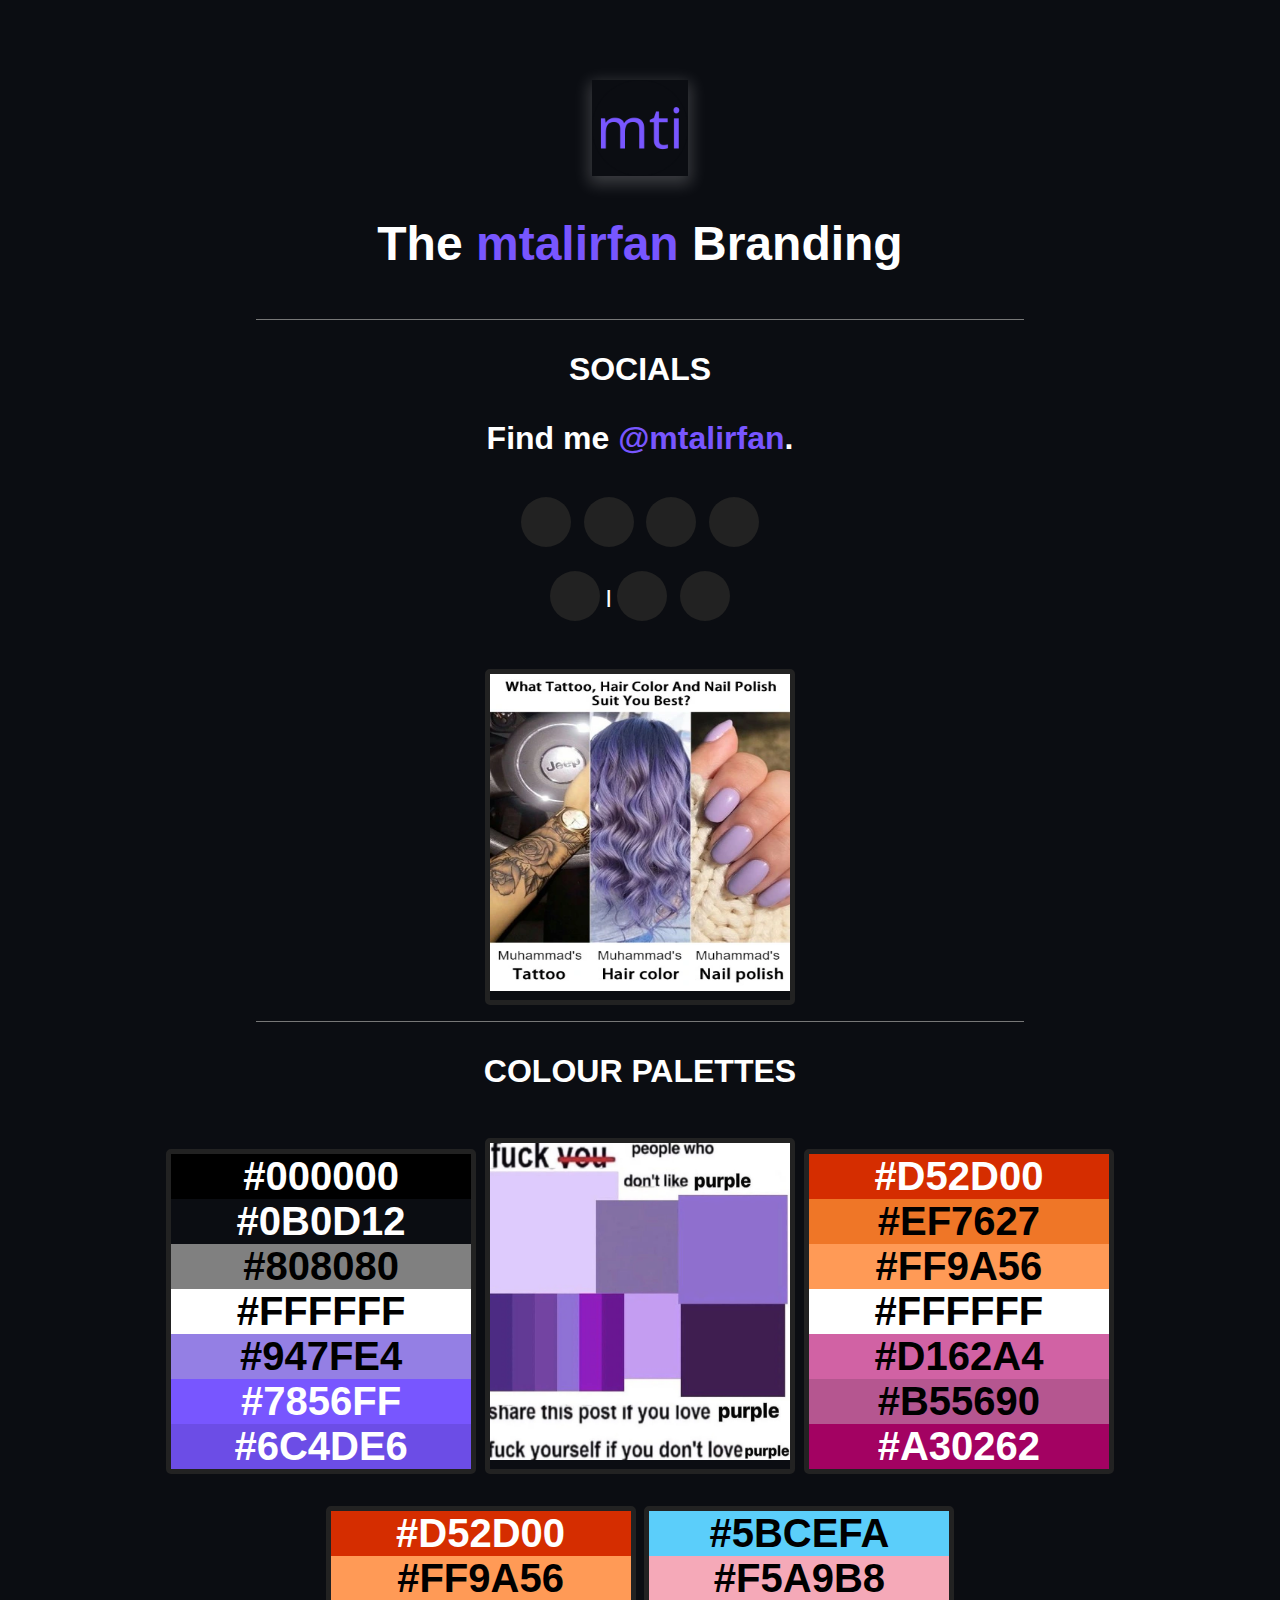
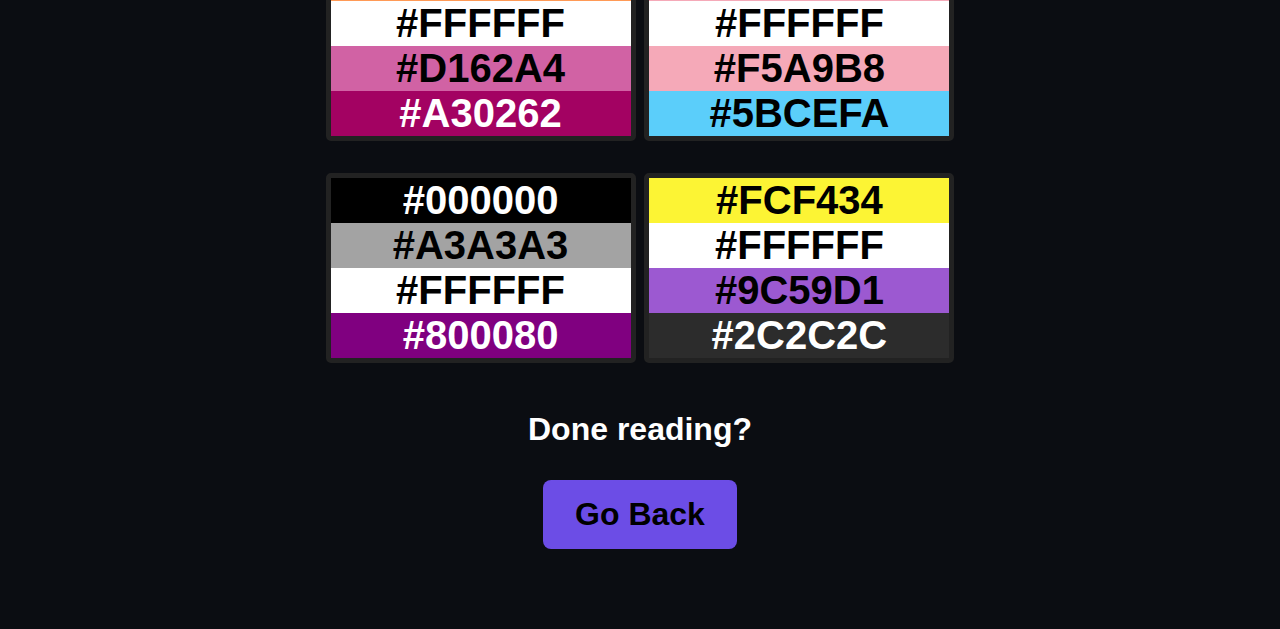
==== branding/index.html @ 1a1f5cf8 "4th year update, add braille project" ====
<!DOCTYPE html>
<html lang="en">
  <head>
    <meta charset="UTF-8" />
    <meta name="viewport" content="width=device-width, initial-scale=1.0" />

    <meta name="description" content="mtalirfan Portfolio Website" />
    <meta name="author" content="mtalirfan" />

    <meta property="og:title" content="mtalirfan Portfolio" />
    <meta property="og:type" content="website" />
    <meta property="og:url" content="https://www.mtalirfan.engineer" />
    <meta property="og:description" content="mtalirfan Portfolio Website" />
    <meta property="og:image" content="/icons/android-chrome-512x512.png" />

    <link rel="preconnect" href="https://fonts.googleapis.com" />
    <link rel="preconnect" href="https://fonts.gstatic.com" crossorigin />
    <link
      rel="stylesheet"
      href="https://cdnjs.cloudflare.com/ajax/libs/font-awesome/6.4.2/css/all.min.css"
      integrity="sha512-z3gLpd7yknf1YoNbCzqRKc4qyor8gaKU1qmn+CShxbuBusANI9QpRohGBreCFkKxLhei6S9CQXFEbbKuqLg0DA=="
      crossorigin="anonymous"
      referrerpolicy="no-referrer"
    />
    <link rel="stylesheet" href="/styles/branding.css" />

    <link rel="icon" href="/icons/favicon.ico" />
    <link
      rel="apple-touch-icon"
      sizes="180x180"
      href="/icons/apple-touch-icon.png"
    />
    <link
      rel="icon"
      type="image/png"
      sizes="32x32"
      href="/icons/favicon-32x32.png"
    />
    <link
      rel="icon"
      type="image/png"
      sizes="16x16"
      href="/icons/favicon-16x16.png"
    />
    <link rel="manifest" href="/manifest.json" />
    <meta name="theme-color" content="#7856ff" />

    <title>mtalirfan Branding</title>
  </head>
  <body>
    <div class="logo">
      <img src="/icons/android-chrome-512x512.png" alt="logo" />
    </div>
    <div class="title">
      The
      <span class="handle">mtalirfan</span>
      Branding
    </div>

    <div class="heading">Socials</div>
    <div class="find-me">
      Find me
      <span class="handle social-handle" title="ME !!!">@mtalirfan</span>.
    </div>
    <div class="contact-content-con">
      <div class="left-contact">
        <div class="contact-icons">
          <div class="contact-icon">
            <a href="/" target="_blank" aria-label="website link">
              <i class="fa-solid fa-globe"></i>
            </a>
            <a
              href="mailto:mtalirfan@gmail.com"
              target="_blank"
              aria-label="email link"
            >
              <i class="fa-solid fa-envelope"></i>
            </a>
            <a
              href="https://www.linkedin.com/in/mtalirfan/"
              target="_blank"
              aria-label="link-ed in"
            >
              <i class="fa-brands fa-linkedin"></i>
            </a>
            <a
              href="https://github.com/mtalirfan/"
              target="_blank"
              aria-label="github link"
            >
              <i class="fab fa-github"></i>
            </a>
          </div>
          <div class="contact-icon">
            <div class="hashtag">
              <i class="fa-solid fa-hashtag"></i>
            </div>
            <!-- <a href="https://www.facebook.com/mtalirfan/" target="_blank" aria-label="facebook link">
                <i class="fa-brands fa-facebook"></i>
              </a> -->
            <a
              href="https://www.instagram.com/mtalirfan/"
              target="_blank"
              aria-label="instagram link"
            >
              <i class="fa-brands fa-instagram"></i>
            </a>
            <!-- <a href="https://www.x.com/mtalirfan/" target="_blank" aria-label="twitter link">
                <i class="fa-brands fa-x-twitter"></i>
              </a> -->

            <div class="music-note">
              |
              <i class="fa-solid fa-music"></i>
            </div>
            <a
              href="https://open.spotify.com/user/217v77dpl6qtu3etw6mbv6haq/"
              target="_blank"
              aria-label="spotify link"
            >
              <i class="fa-brands fa-spotify"></i>
            </a>
            <a
              href="https://www.last.fm/user/meinthami/"
              target="_blank"
              aria-label="lastfm link"
            >
              <i class="fa-brands fa-lastfm"></i>
            </a>
          </div>
        </div>
      </div>
    </div>
    <div class="palette-container">
      <div class="palette"><img src="/images/suit.webp" /></div>
    </div>
    <div class="heading">Colour Palettes</div>

    <div class="palette-container">
      <div class="palette">
        <div class="palette-colour black1">
          <p>#000000</p>
        </div>
        <div class="palette-colour black2">
          <p>#0B0D12</p>
        </div>
        <div class="palette-colour grey">
          <p>#808080</p>
        </div>
        <div class="palette-colour white">
          <p>#FFFFFF</p>
        </div>
        <div class="palette-colour purple3">
          <p>#947FE4</p>
        </div>
        <div class="palette-colour purple2">
          <p>#7856FF</p>
        </div>
        <div class="palette-colour purple1">
          <p>#6C4DE6</p>
        </div>
      </div>
      <div class="palette">
        <a
          href="https://thatsthefinger.com/"
          target="_blank"
          aria-label="love purple"
        >
          <img class="lovepurple" src="/images/lovepurple.webp" />
        </a>
      </div>
      <div class="palette">
        <div class="palette-colour dark-orange-les">
          <p>#D52D00</p>
        </div>
        <div class="palette-colour orange-les">
          <p>#EF7627</p>
        </div>
        <div class="palette-colour light-orange-les">
          <p>#FF9A56</p>
        </div>
        <div class="palette-colour white">
          <p>#FFFFFF</p>
        </div>
        <div class="palette-colour pink-les">
          <p>#D162A4</p>
        </div>
        <div class="palette-colour dusty-pink-les">
          <p>#B55690</p>
        </div>
        <div class="palette-colour dark-rose-les">
          <p>#A30262</p>
        </div>
      </div>
    </div>

    <div class="palette-container"></div>

    <div class="palette-container">
      <div class="palette">
        <div class="palette-colour dark-orange-les">
          <p>#D52D00</p>
        </div>
        <!-- <div class="palette-colour orange-les">
          <p>#EF7627</p>
        </div> -->
        <div class="palette-colour light-orange-les">
          <p>#FF9A56</p>
        </div>
        <div class="palette-colour white">
          <p>#FFFFFF</p>
        </div>
        <div class="palette-colour pink-les">
          <p>#D162A4</p>
        </div>
        <!-- <div class="palette-colour dusty-pink-les">
          <p>#B55690</p>
        </div> -->
        <div class="palette-colour dark-rose-les">
          <p>#A30262</p>
        </div>
      </div>

      <div class="palette">
        <!-- <div class="palette-colour grey-6">
          <p>&nbsp;</p>
        </div> -->
        <div class="palette-colour blue-trans">
          <p>#5BCEFA</p>
        </div>
        <div class="palette-colour pink-trans">
          <p>#F5A9B8</p>
        </div>
        <div class="palette-colour white">
          <p>#FFFFFF</p>
        </div>
        <div class="palette-colour pink-trans">
          <p>#F5A9B8</p>
        </div>
        <div class="palette-colour blue-trans">
          <p>#5BCEFA</p>
        </div>
        <!-- <div class="palette-colour grey-6">
          <p>&nbsp;</p>
        </div> -->
      </div>
    </div>

    <div class="palette-container">
      <div class="palette">
        <div class="palette-colour black1">
          <p>#000000</p>
        </div>
        <div class="palette-colour grey-ace">
          <p>#A3A3A3</p>
        </div>
        <div class="palette-colour white">
          <p>#FFFFFF</p>
        </div>
        <div class="palette-colour purple-ace">
          <p>#800080</p>
        </div>
      </div>

      <div class="palette">
        <div class="palette-colour yellow-nb">
          <p>#FCF434</p>
        </div>
        <div class="palette-colour white">
          <p>#FFFFFF</p>
        </div>
        <div class="palette-colour purple-nb">
          <p>#9C59D1</p>
        </div>
        <div class="palette-colour black-nb">
          <p>#2C2C2C</p>
        </div>
      </div>
    </div>

    <div class="done">Done reading?</div>
    <a href="/index.html" aria-label="back link"
      ><div class="back-button">Go Back</div></a
    >
  </body>
</html>
---- styles/branding.css ----
* {
  margin: 0;
  padding: 0;
  box-sizing: border-box;
  list-style: none;
}

* {
  margin: 0;
  padding: 0;
  box-sizing: border-box;
  list-style: none;
}

body {
  background-color: var(--color-primary);
  font-family: "Trebuchet MS", "Lucida Sans Unicode", "Lucida Grande", "Lucida Sans", Arial, sans-serif;
  font-size: 1.1rem;
  color: var(--color-white);
  min-width: 101vh;
}

a {
  display: inline-block;
  text-decoration: none;
  color: inherit;
  font-family: inherit;
}

header {
  min-height: 100vh;
  color: var(--color-white);
  overflow: hidden;
}

section {
  min-height: 100vh;
  width: 100%;
  position: absolute;
  left: 0;
  top: 0;
  padding: 3rem 18rem;
}

.section {
  transform: translateY(-100%);
  transition: all 0.4s ease-in-out;
  background-color: var(--color-primary);
}

.main-title {
  text-align: center;
}
.main-title h3 {
  position: relative;
  text-transform: uppercase;
  font-size: 3rem;
  font-weight: 700;
}
.main-title h3 span {
  color: var(--color-secondary);
}
.main-title .bg-text {
  position: absolute;
  top: 50%;
  left: 50%;
  color: var(--color-grey-6);
  transition: all 0.4s ease-in-out;
  z-index: -1;
  transform: translate(-50%, -50%);
  font-weight: 800;
  font-size: 5rem;
}

.sec-1,
.sec-2,
.sec-3,
.sec-4,
.sec-5 {
  display: none;
  transform: translateY(0) scale(1);
}

.active {
  display: block;
}

@media screen and (max-width: 992px) {
  header {
    min-height: 100vh;
    width: 100%;
    position: absolute;
    left: 0;
    top: 0;
    padding: 2rem 18rem;
  }
  header .right-header {
    padding: 0 !important;
  }
  .header-content {
    grid-template-columns: 1fr;
    padding-bottom: 4rem;
  }
  .left-header .h-shape {
    display: none;
  }
  .right-header {
    grid-row: 1;
    width: 100%;
    margin: 0 auto;
  }
  .right-header .name {
    font-size: 2.5rem !important;
  }
  .header-content .left-header .image {
    margin: 0 auto;
    height: 100%;
  }
  .section {
    padding: 7rem 11rem;
  }
  .portfolios {
    grid-template-columns: 1fr 1fr;
  }
  .blogs {
    grid-template-columns: 1fr 1fr;
  }
  .main-title h2 {
    font-size: 3rem;
  }
  .main-title h2 span {
    font-size: 3rem;
  }
  .main-title h2 .bg-text {
    font-size: 4rem;
  }
  .about-container {
    grid-template-columns: 1fr;
  }
  .about-container .right-about {
    padding-top: 2.5rem;
  }
  .contact-content-con {
    flex-direction: column;
  }
  .contact-content-con .right-contact {
    margin-left: 0;
    margin-top: 2.5rem;
  }
  .contact-content-con .right-contact .i-c-2 {
    flex-direction: column;
  }
  .contact-content-con .right-contact .i-c-2 :last-child {
    margin-left: 0;
    margin-top: 1.5rem;
  }
  .contact-shape {
    display: none;
  }
  .section-shape {
    display: none;
  }
  .shape-text {
    display: none !important;
  }
  .footer {
    display: block;
    bottom: 0;
    width: 100%;
    font-size: 1.2rem;
    background-color: var(--color-primary);
  }
  .tooltip {
    display: none;
  }
  .controls {
    top: 0;
    bottom: auto;
    flex-direction: row;
    justify-content: center;
    left: 50%;
    transform: translateX(-50%);
    width: 100%;
    background-color: var(--color-black);
  }
  .controls .menu-buttons {
    width: 40px;
    height: 40px;
    animation: none !important;
  }
  .controls .control {
    margin: 0.75rem 0.5rem;
  }
  .controls .theme-btn {
    margin: 0.75rem 1rem;
  }
}
@media screen and (max-width: 768px) {
  .section {
    padding: 7rem 3rem;
  }
  .about-stats .progress-bars {
    grid-template-columns: 1fr;
  }
}
@media screen and (max-width: 600px) {
  .about-container {
    grid-template-columns: 1fr;
  }
  .about-container .right-about {
    grid-template-columns: 1fr;
    padding-top: 2.5rem;
  }
  .about-container .left-about {
    padding-right: 0;
  }
  .about-container .left-about p {
    padding-left: 0;
  }
  .timeline {
    grid-template-columns: 1fr;
    padding-top: 3rem;
  }
  .portfolios {
    grid-template-columns: 1fr;
    padding-bottom: 4rem;
  }
  .palette-container {
    grid-template-columns: 1fr;
    padding-bottom: 1rem;
  }
  .blogs {
    grid-template-columns: 1fr;
    padding-bottom: 4rem;
  }
  .contact-container {
    grid-template-columns: 1fr;
    padding-bottom: 4rem;
  }
  .contact-content-con {
    flex-direction: column;
  }
  .contact-content-con .right-contact {
    margin-left: 0;
    margin-top: 2.5rem;
  }
  .contact-content-con .right-contact .i-c-2 {
    flex-direction: column;
  }
  .contact-content-con .right-contact .i-c-2 :last-child {
    margin-left: 0;
    margin-top: 1.5rem;
  }
  .section {
    padding: 6rem 2.5rem;
  }
  .main-title h2 {
    font-size: 2rem;
  }
  .main-title h2 span {
    font-size: 2rem;
  }
  .main-title h2 .bg-text {
    font-size: 3rem;
  }
}
:root {
  --color-primary: #0b0d12;
  --color-secondary: #7856ff;
  --color-secondary-2: #6c4de6;
  --color-secondary-3: #947fe4;
  --color-white: #ffffff;
  --color-grey: #808080;
  --color-grey-0: #faf9f9;
  --color-grey-1: #f4f2f2;
  --color-grey-2: #f0eeee;
  --color-grey-3: #cccccc;
  --color-grey-4: #999999;
  --color-grey-5: #777777;
  --color-grey-6: #222222;
  --color-black: #000000;
  --color-footer: #000000;
  --br-sm-2: 0.2rem;
  --box-shadow-1: 0 3px 15px rgba(0, 0, 0, 0.2);
  --box-shadow-2: 0 5px 15px 3px rgba(255, 255, 255, 0.2);
  --color-dark-orange-les: #d52d00;
  --color-orange-les: #ef7627;
  --color-light-orange-les: #ff9a56;
  --color-pink-les: #d162a4;
  --color-dusty-pink-les: #b55690;
  --color-dark-rose-les: #a30262;
  --color-blue-trans: #5bcefa;
  --color-pink-trans: #f5a9b8;
  --color-grey-ace: #a3a3a3;
  --color-purple-ace: #800080;
  --color-yellow-nb: #fcf434;
  --color-purple-nb: #9c59d1;
  --color-black-nb: #2c2c2c;
}

.light-mode {
  --color-primary: #ffffff;
  --color-secondary: #6c4de6;
  --color-secondary-2: #7856ff;
  --color-white: #000000;
  --color-grey-0: #222222;
  --color-grey-1: #2f2f2f;
  --color-grey-2: #7e7e7e;
  --color-grey-3: #cccccc;
  --color-grey-4: #b1b1b1;
  --color-grey-5: #808080;
  --color-grey-6: #cfcfcf;
  --color-black: #ffffff;
  --color-footer: #808080;
}

body {
  font-family: "Trebuchet MS", "Lucida Sans Unicode", "Lucida Grande", "Lucida Sans", Arial, sans-serif;
  font-size: 2rem;
  color: var(--color-white);
  min-width: 101vh;
  text-align: center;
  padding: 5rem 0;
  font-weight: 800;
  background-color: var(--color-primary);
}

a {
  display: inline-block;
  text-decoration: none;
  color: inherit;
  font-family: inherit;
}

.logo {
  margin-bottom: 2rem;
}
.logo img {
  box-shadow: var(--box-shadow-2);
  width: 6rem;
  height: 6rem;
}

.title {
  font-size: 3rem;
  margin-bottom: 3rem;
}

.handle {
  font-weight: 800;
  color: var(--color-secondary);
}

.heading {
  text-transform: uppercase;
  font-size: 2rem;
  text-align: center;
  padding: 2rem 0;
  position: relative;
}
.heading::before {
  position: absolute;
  content: "";
  top: 0;
  left: 50%;
  transform: translate(-50%, -50%) rotate(90deg);
  width: 60%;
  height: 1px;
  background-color: var(--color-grey-5);
  transform: translateX(-50%);
}

.contact-content-con {
  display: flex;
  padding-top: 1rem;
}
.contact-content-con h3 {
  margin-top: 2rem;
  font-size: 1.5rem;
  text-transform: uppercase;
  text-align: center;
}
.contact-content-con .left-contact {
  flex: 2;
}
.contact-content-con .left-contact h4 {
  margin-top: 1rem;
  font-size: 2rem;
  text-transform: uppercase;
}
.contact-content-con .left-contact p {
  margin: 1rem 0;
  line-height: 2rem;
}
.contact-content-con .left-contact .contact-info .contact-item {
  display: flex;
  align-items: center;
  justify-content: space-between;
}
.contact-content-con .left-contact .contact-info .contact-item p {
  margin: 0.3rem 0;
  padding: 0;
}
.contact-content-con .left-contact .contact-info .contact-item .icon {
  display: grid;
  grid-template-columns: 30px 1fr;
}
.contact-content-con .left-contact .contact-info .contact-item .icon i {
  display: flex;
  align-items: center;
  font-size: 1.3rem;
}
.contact-content-con .left-contact .contact-icon {
  display: flex;
  margin-top: 1.5rem;
  justify-content: center;
}
.contact-content-con .left-contact .contact-icon a {
  display: flex;
  align-items: center;
  color: var(--color-white);
  background-color: var(--color-grey-6);
  cursor: pointer;
  justify-content: center;
  width: 50px;
  height: 50px;
  border-radius: 50%;
  margin: 0 0.4rem;
  transition: all 0.4s ease-in-out;
}
.contact-content-con .left-contact .contact-icon a:hover {
  background-color: var(--color-secondary);
}
.contact-content-con .left-contact .contact-icon a:hover i {
  color: var(--color-primary);
}
.contact-content-con .left-contact .contact-icon a i {
  font-size: 1.3rem;
  display: flex;
  align-items: center;
  justify-content: center;
}

.contact-shape {
  width: 100%;
  height: 100%;
  background-color: var(--color-secondary);
  position: absolute;
  left: 0;
  top: 0;
  z-index: -1;
  clip-path: polygon(80% 0, 100% 0, 100% 100%, 92.5% 100%);
}

.section-shape {
  width: 100%;
  height: 100%;
  background-color: var(--color-secondary);
  position: absolute;
  left: 0;
  top: 0;
  z-index: -1;
  clip-path: polygon(25% 0%, 0% 300px, 0% 0%);
}

.shape-text {
  color: var(--color-secondary);
  left: 50px;
  top: 60px;
  position: absolute;
  display: none;
  font-size: 1.5rem;
  font-weight: 800;
  text-transform: uppercase;
}

.section-shape.light-mode {
  clip-path: polygon(100% 0, 75% 0, 100% 300px) !important;
}

.shape-text.light-mode {
  color: var(--color-white);
  display: block;
}

.cat-drawing {
  width: 50px;
  height: 50px;
  position: fixed;
  margin-left: -50px;
  bottom: 0;
  left: 55%;
  transition: all 0.4s ease-in-out;
}

.cat-face {
  background-color: #6c4de6;
  width: 100px;
  height: 50px;
  border-radius: 50px 50px 0 0;
  position: relative;
}

.cat-ear {
  background-color: #6c4de6;
  width: 0;
  height: 0;
  border-style: solid;
  border-width: 0 25px 25px 25px;
  border-color: transparent transparent #6c4de6 transparent;
  position: absolute;
  top: 5px;
}

.cat-ear.left {
  left: 13px;
  transform: rotate(20deg);
}

.cat-ear.right {
  right: 13px;
  transform: rotate(-20deg);
}

.cat-eye {
  background-color: #000;
  width: 10px;
  height: 10px;
  border-radius: 50%;
  position: absolute;
  top: 23px;
}

.cat-eye.left {
  left: 22px;
}

.cat-eye.right {
  right: 22px;
}

.cat-meow {
  width: 20px;
  height: 5px;
  position: absolute;
  top: 25px;
  left: 45px;
  color: #000;
  font-weight: 800;
}

.cat-meow-text {
  display: inline-block;
  left: 50px;
}

.music-note,
.hashtag {
  transition: all 0.4s ease-in-out;
  color: var(--color-white);
  margin-top: 1rem;
  font-size: 1.1rem;
}

.handle {
  font-weight: 800;
  color: var(--color-secondary);
}

.social-handle {
  position: relative;
}
.social-handle::after {
  content: attr(title);
  position: absolute;
  bottom: 100%;
  left: 50%;
  transform: translateX(-50%);
  background-color: var(--color-black);
  color: var(--color-secondary);
  padding: 5px;
  border-radius: 5px;
  opacity: 0;
  visibility: hidden;
  transition: opacity 0.3s;
  white-space: nowrap; /* This will keep the tooltip text in one line */
  box-shadow: var(--box-shadow-1);
}
.social-handle:hover::after {
  opacity: 1;
  visibility: visible;
}

.social-handle {
  position: relative;
}
.social-handle::after {
  content: attr(title);
  position: absolute;
  bottom: 100%;
  left: 50%;
  transform: translateX(-50%);
  background-color: var(--color-black);
  color: var(--color-secondary);
  padding: 5px;
  border-radius: 5px;
  opacity: 0;
  visibility: hidden;
  transition: opacity 0.3s;
  white-space: nowrap; /* This will keep the tooltip text in one line */
}
.social-handle:hover::after {
  opacity: 1;
  visibility: visible;
}

.contact-content-con {
  margin-bottom: 2rem;
}

/* Palette */
.palette {
  width: auto;
  font-size: 2.5rem;
  justify-content: center;
  align-items: center;
  margin: 1rem 0;
  display: inline-block;
  border: 5px solid var(--color-grey-6);
  border-radius: 5px;
}
.palette .palette-colour {
  width: 300px;
  height: 100%;
  text-align: center;
}
.palette .black1 {
  background-color: var(--color-black);
  color: var(--color-white);
}
.palette .black2 {
  background-color: var(--color-primary);
  color: var(--color-white);
}
.palette .purple1 {
  background-color: var(--color-secondary-2);
  color: var(--color-white);
}
.palette .purple2 {
  background-color: var(--color-secondary);
  color: var(--color-white);
}
.palette .purple3 {
  background-color: var(--color-secondary-3);
  color: var(--color-black);
}
.palette .white {
  background-color: var(--color-white);
  color: var(--color-black);
}
.palette .grey {
  background-color: var(--color-grey);
  color: var(--color-black);
}
.palette .grey-6 {
  background-color: var(--color-grey-6);
  color: var(--color-black);
}
.palette .dark-orange-les {
  background-color: var(--color-dark-orange-les);
  color: var(--color-white);
}
.palette .orange-les {
  background-color: var(--color-orange-les);
  color: var(--color-black);
}
.palette .light-orange-les {
  background-color: var(--color-light-orange-les);
  color: var(--color-black);
}
.palette .pink-les {
  background-color: var(--color-pink-les);
  color: var(--color-black);
}
.palette .dusty-pink-les {
  background-color: var(--color-dusty-pink-les);
  color: var(--color-black);
}
.palette .dark-rose-les {
  background-color: var(--color-dark-rose-les);
  color: var(--color-white);
}
.palette .blue-trans {
  background-color: var(--color-blue-trans);
  color: var(--color-black);
}
.palette .pink-trans {
  background-color: var(--color-pink-trans);
  color: var(--color-black);
}
.palette .grey-ace {
  background-color: var(--color-grey-ace);
  color: var(--color-black);
}
.palette .purple-ace {
  background-color: var(--color-purple-ace);
  color: var(--color-white);
}
.palette .yellow-nb {
  background-color: var(--color-yellow-nb);
  color: var(--color-black);
}
.palette .purple-nb {
  background-color: var(--color-purple-nb);
  color: var(--color-black);
}
.palette .black-nb {
  background-color: var(--color-black-nb);
  color: var(--color-white);
}
.palette img {
  width: 300px;
  height: 19.8rem;
  object-fit: fill;
  transition: all 0.4s ease-in-out;
}
.palette .lovepurple {
  filter: none;
}
.palette .lovepurple:hover {
  filter: hue-rotate(90deg);
}

/* .palette-colour {
  flex: 1;
  text-align: center;
} */
.done {
  margin: 2rem;
}

.back-button {
  /* margin-top: 2rem; */
  padding: 1rem 2rem;
  border-radius: 0.5rem;
  background-color: var(--color-secondary-2);
  color: var(--color-black);
  font-weight: 800;
  text-decoration: none;
  transition: all 0.3s ease-in-out;
}
.back-button:hover {
  background-color: var(--color-white);
  color: var(--color-secondary-2);
}/*# sourceMappingURL=branding.css.map */
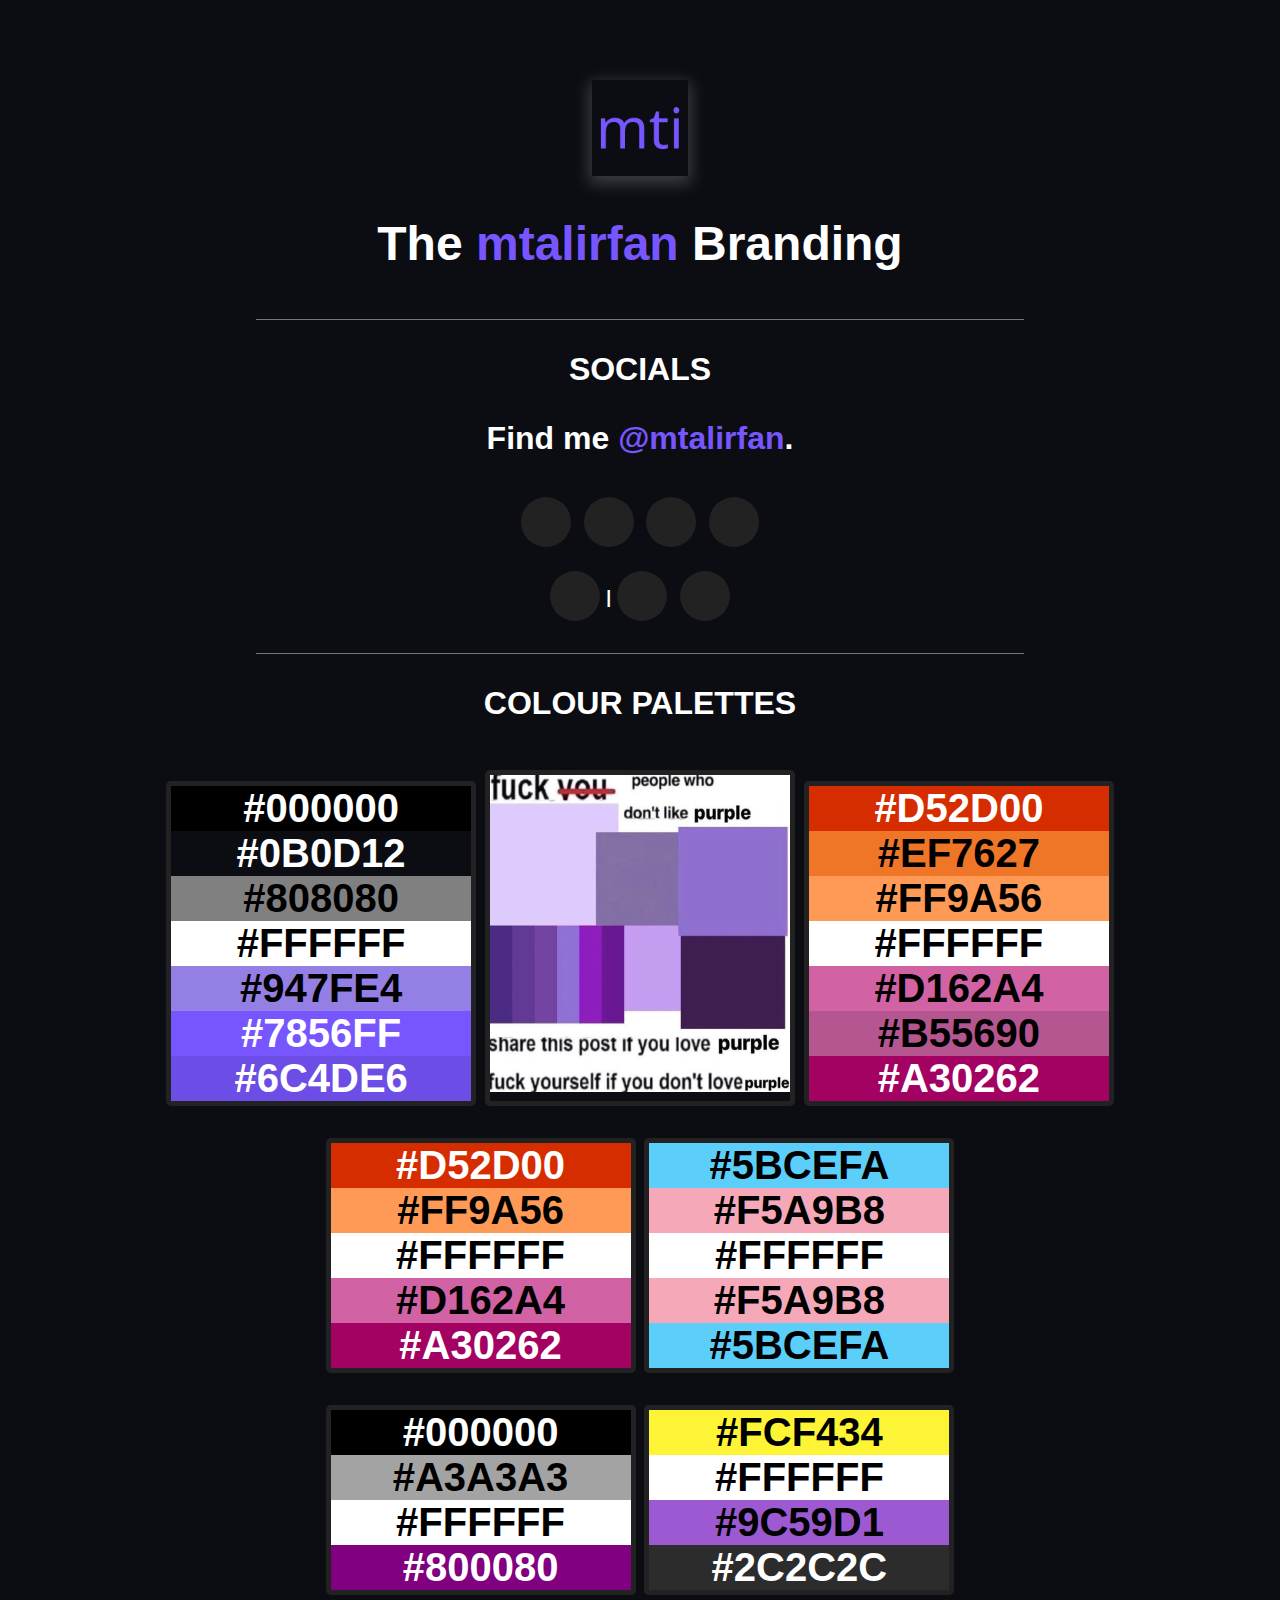
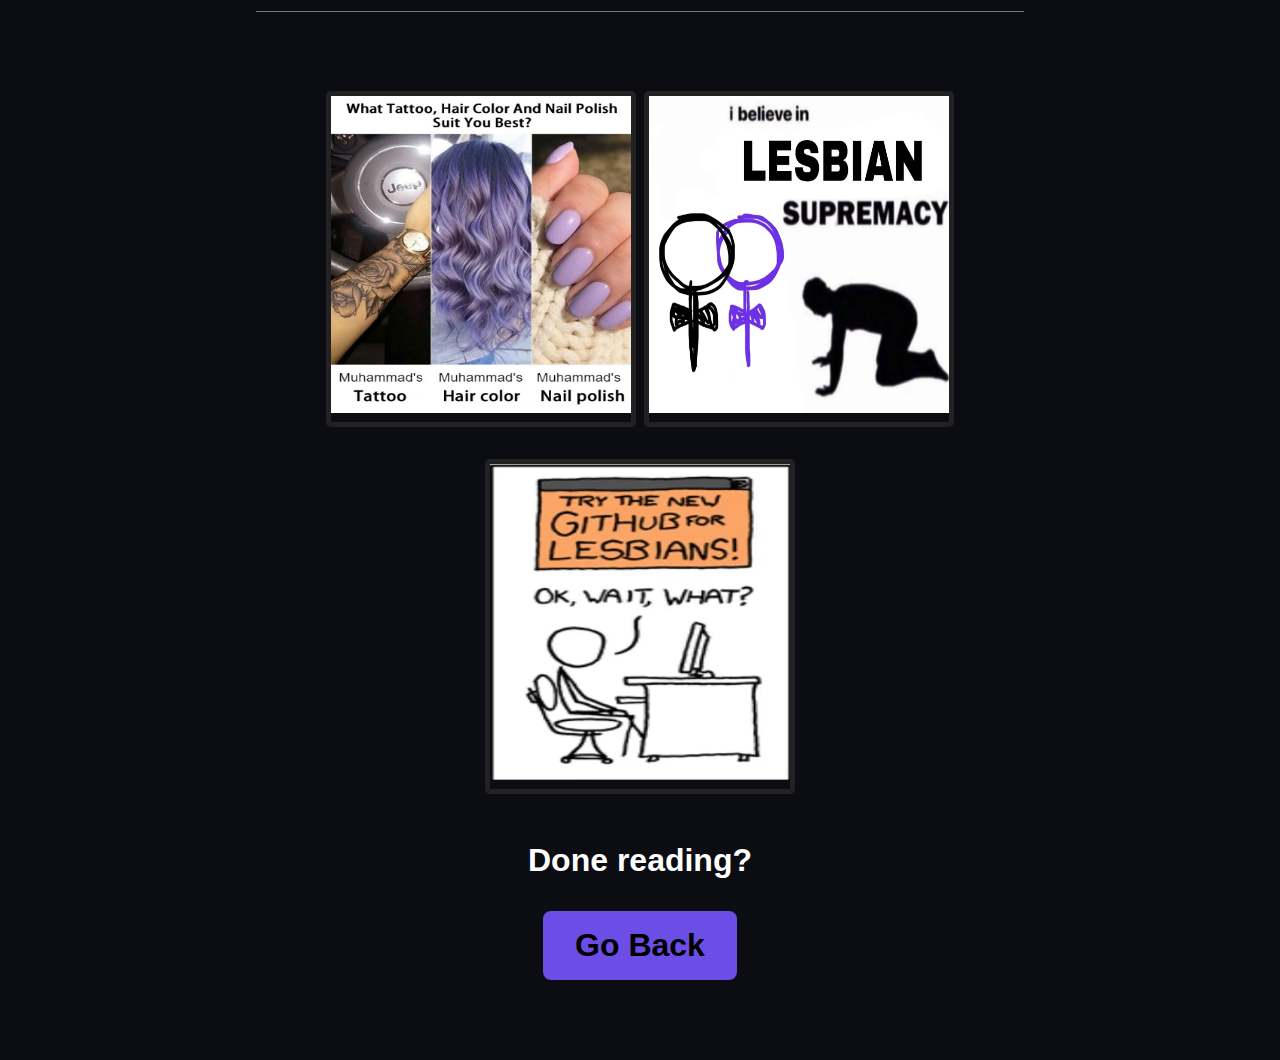
==== commit 9e0fe66d: "Add git4les and supremacy images" ====
--- a/branding/index.html
+++ b/branding/index.html
@@ -131,11 +131,7 @@
         </div>
       </div>
     </div>
-    <div class="palette-container">
-      <div class="palette"><img src="/images/suit.webp" /></div>
-    </div>
     <div class="heading">Colour Palettes</div>
-
     <div class="palette-container">
       <div class="palette">
         <div class="palette-colour black1">
@@ -278,6 +274,23 @@
       </div>
     </div>
 
+    <div class="heading"></div>
+    <div class="palette-container">
+      <div class="palette"><img src="/images/suit.webp" /></div>
+      <div class="palette"><img src="/images/supremacy.webp" /></div>
+    </div>
+    <div class="palette-container">
+      <div class="palette">
+        <a
+          href="https://lesbians.github.io/"
+          target="_blank"
+          aria-label="github for lesbians"
+        >
+          <img src="/images/git4les.webp" />
+        </a>
+      </div>
+    </div>
+
     <div class="done">Done reading?</div>
     <a href="/index.html" aria-label="back link"
       ><div class="back-button">Go Back</div></a
--- a/styles/branding.css
+++ b/styles/branding.css
@@ -1,10 +1,3 @@
-* {
-  margin: 0;
-  padding: 0;
-  box-sizing: border-box;
-  list-style: none;
-}
-
 * {
   margin: 0;
   padding: 0;
@@ -314,62 +307,6 @@
   --color-footer: #808080;
 }
 
-body {
-  font-family: "Trebuchet MS", "Lucida Sans Unicode", "Lucida Grande", "Lucida Sans", Arial, sans-serif;
-  font-size: 2rem;
-  color: var(--color-white);
-  min-width: 101vh;
-  text-align: center;
-  padding: 5rem 0;
-  font-weight: 800;
-  background-color: var(--color-primary);
-}
-
-a {
-  display: inline-block;
-  text-decoration: none;
-  color: inherit;
-  font-family: inherit;
-}
-
-.logo {
-  margin-bottom: 2rem;
-}
-.logo img {
-  box-shadow: var(--box-shadow-2);
-  width: 6rem;
-  height: 6rem;
-}
-
-.title {
-  font-size: 3rem;
-  margin-bottom: 3rem;
-}
-
-.handle {
-  font-weight: 800;
-  color: var(--color-secondary);
-}
-
-.heading {
-  text-transform: uppercase;
-  font-size: 2rem;
-  text-align: center;
-  padding: 2rem 0;
-  position: relative;
-}
-.heading::before {
-  position: absolute;
-  content: "";
-  top: 0;
-  left: 50%;
-  transform: translate(-50%, -50%) rotate(90deg);
-  width: 60%;
-  height: 1px;
-  background-color: var(--color-grey-5);
-  transform: translateX(-50%);
-}
-
 .contact-content-con {
   display: flex;
   padding-top: 1rem;
@@ -591,6 +528,83 @@
   visibility: visible;
 }
 
+::-webkit-scrollbar {
+  width: 10px;
+}
+
+::-webkit-scrollbar-track {
+  background: var(--color-white);
+  border-radius: 5px;
+}
+
+::-webkit-scrollbar-thumb {
+  background: var(--color-grey);
+  border-radius: 5px;
+}
+
+* {
+  margin: 0;
+  padding: 0;
+  box-sizing: border-box;
+  list-style: none;
+}
+
+body {
+  font-family: "Trebuchet MS", "Lucida Sans Unicode", "Lucida Grande", "Lucida Sans", Arial, sans-serif;
+  font-size: 2rem;
+  color: var(--color-white);
+  min-width: 101vh;
+  text-align: center;
+  padding: 5rem 0;
+  font-weight: 800;
+  background-color: var(--color-primary);
+}
+
+a {
+  display: inline-block;
+  text-decoration: none;
+  color: inherit;
+  font-family: inherit;
+}
+
+.logo {
+  margin-bottom: 2rem;
+}
+.logo img {
+  box-shadow: var(--box-shadow-2);
+  width: 6rem;
+  height: 6rem;
+}
+
+.title {
+  font-size: 3rem;
+  margin-bottom: 3rem;
+}
+
+.handle {
+  font-weight: 800;
+  color: var(--color-secondary);
+}
+
+.heading {
+  text-transform: uppercase;
+  font-size: 2rem;
+  text-align: center;
+  padding: 2rem 0;
+  position: relative;
+}
+.heading::before {
+  position: absolute;
+  content: "";
+  top: 0;
+  left: 50%;
+  transform: translate(-50%, -50%) rotate(90deg);
+  width: 60%;
+  height: 1px;
+  background-color: var(--color-grey-5);
+  transform: translateX(-50%);
+}
+
 .social-handle {
   position: relative;
 }
@@ -731,16 +745,11 @@
   filter: hue-rotate(90deg);
 }
 
-/* .palette-colour {
-  flex: 1;
-  text-align: center;
-} */
 .done {
   margin: 2rem;
 }
 
 .back-button {
-  /* margin-top: 2rem; */
   padding: 1rem 2rem;
   border-radius: 0.5rem;
   background-color: var(--color-secondary-2);
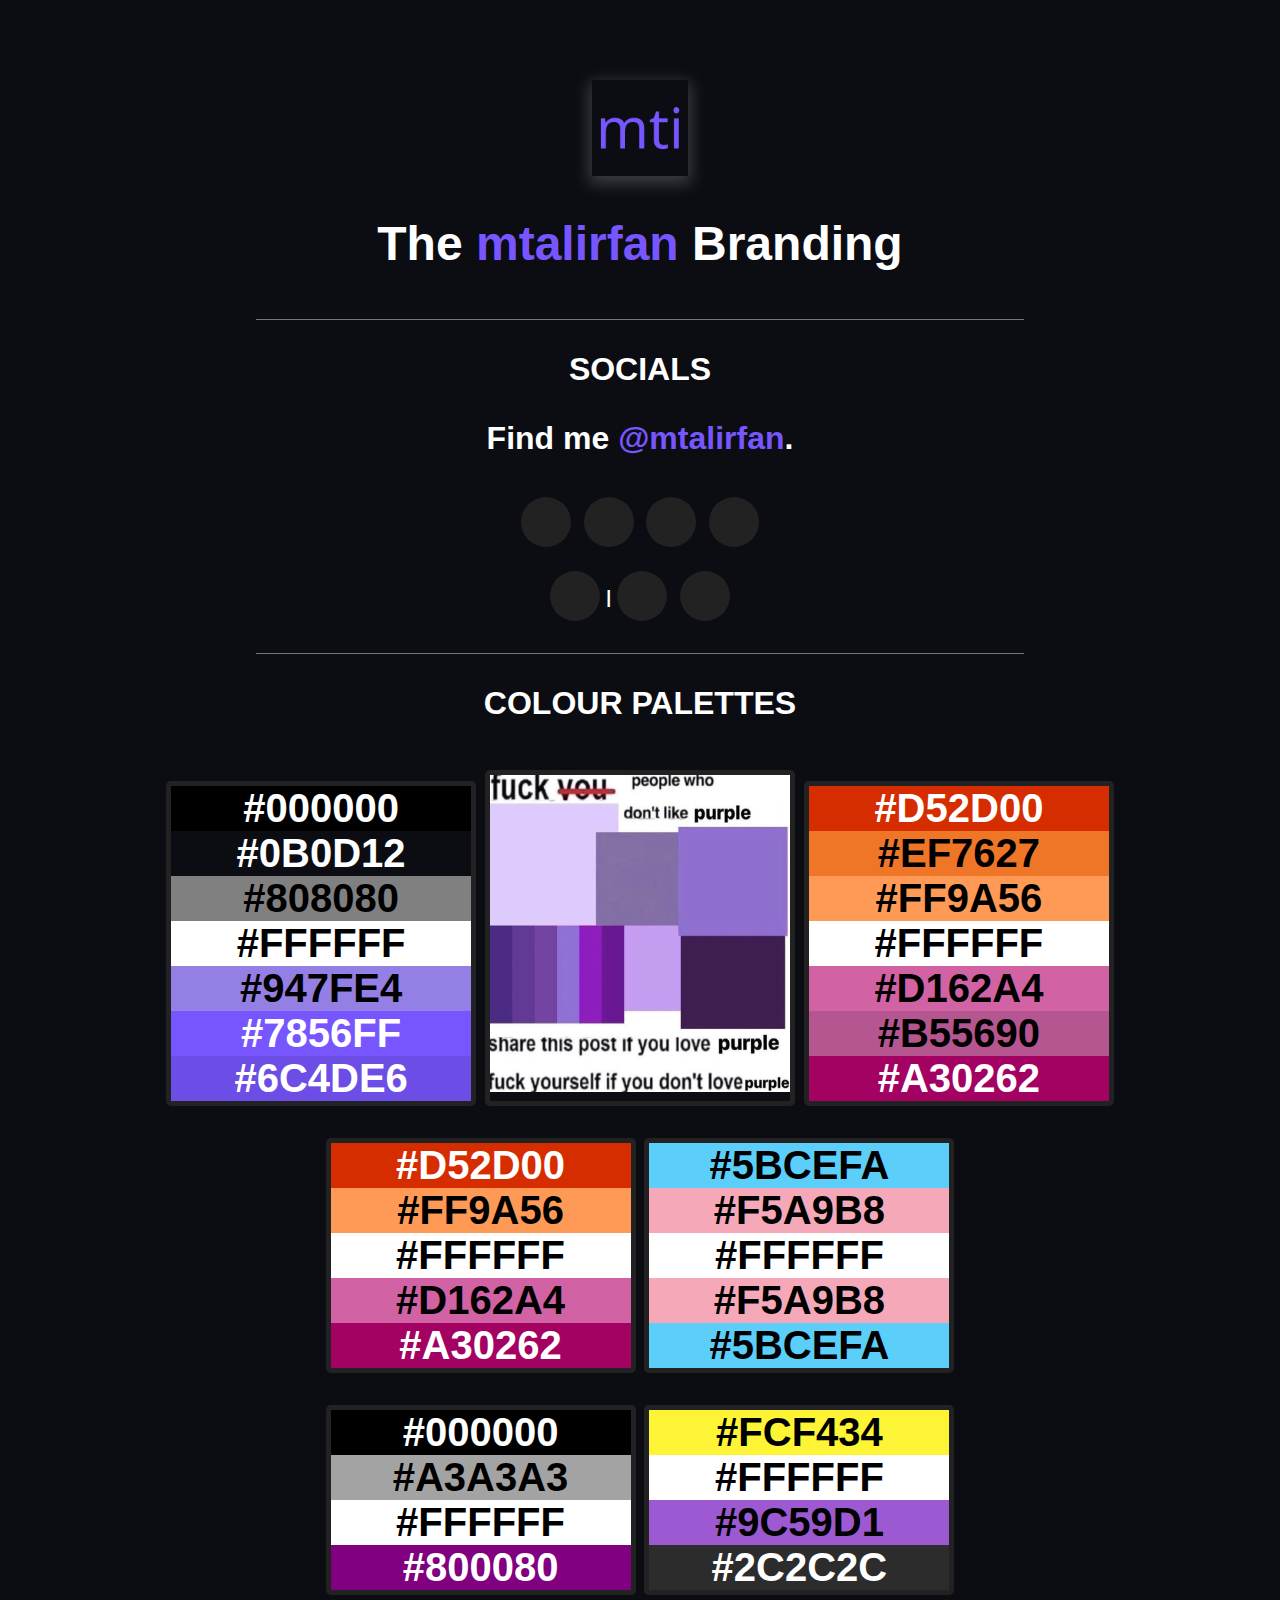
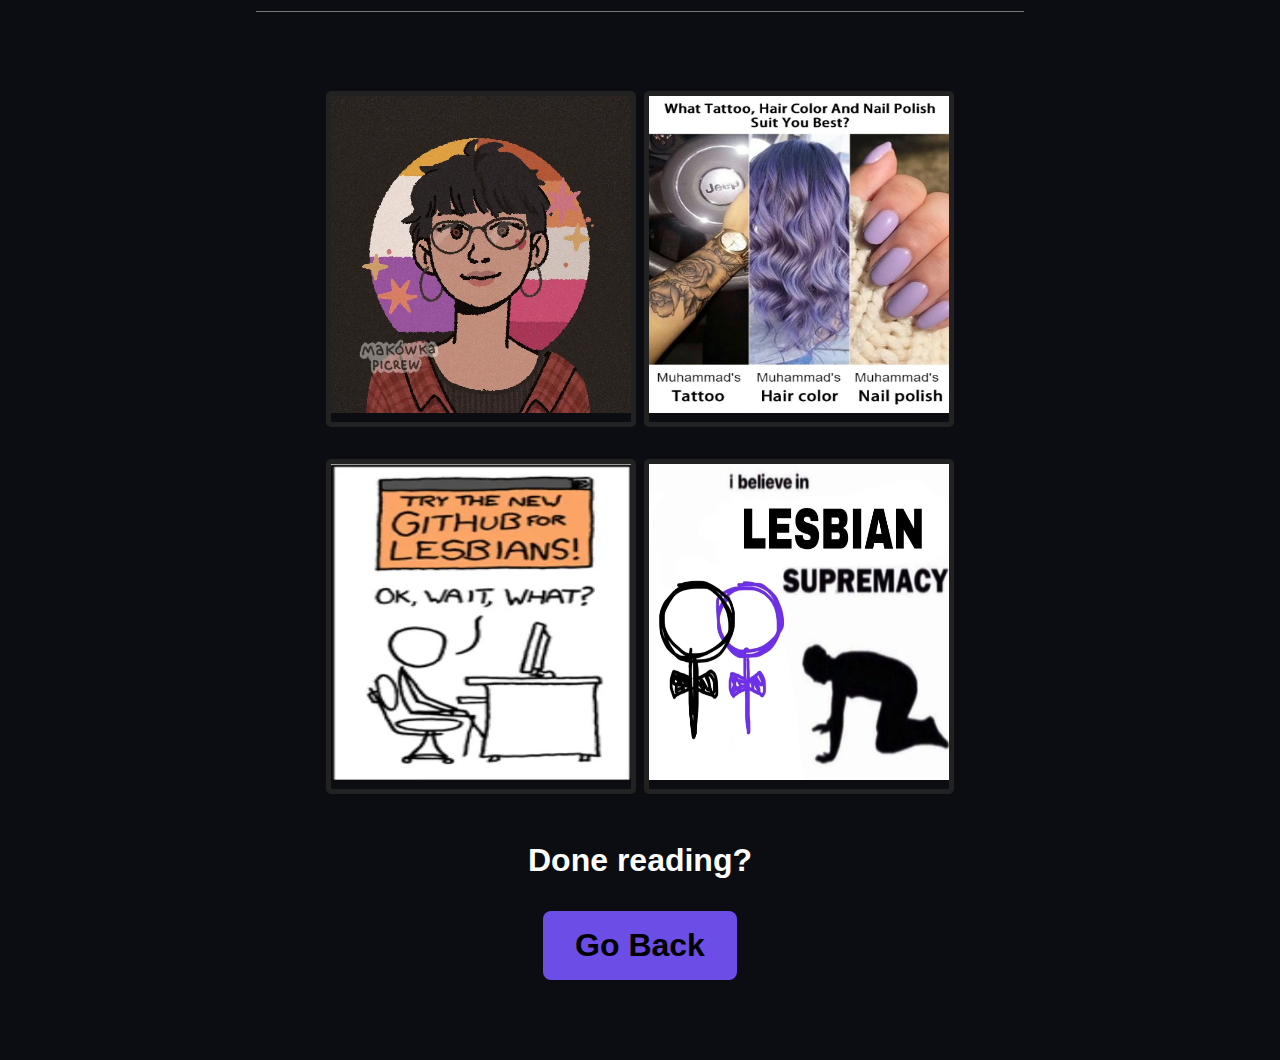
==== commit 0e8488c4: "Add makowka picrew to branding" ====
--- a/branding/index.html
+++ b/branding/index.html
@@ -276,8 +276,16 @@
 
     <div class="heading"></div>
     <div class="palette-container">
+      <div class="palette">
+        <a
+          href="https://picrew.me/share?cd=pShIuL2gGj"
+          target="_blank"
+          aria-label="picrew"
+        >
+          <img src="/images/picrew.webp" />
+        </a>
+      </div>
       <div class="palette"><img src="/images/suit.webp" /></div>
-      <div class="palette"><img src="/images/supremacy.webp" /></div>
     </div>
     <div class="palette-container">
       <div class="palette">
@@ -289,6 +297,7 @@
           <img src="/images/git4les.webp" />
         </a>
       </div>
+      <div class="palette"><img src="/images/supremacy.webp" /></div>
     </div>
 
     <div class="done">Done reading?</div>
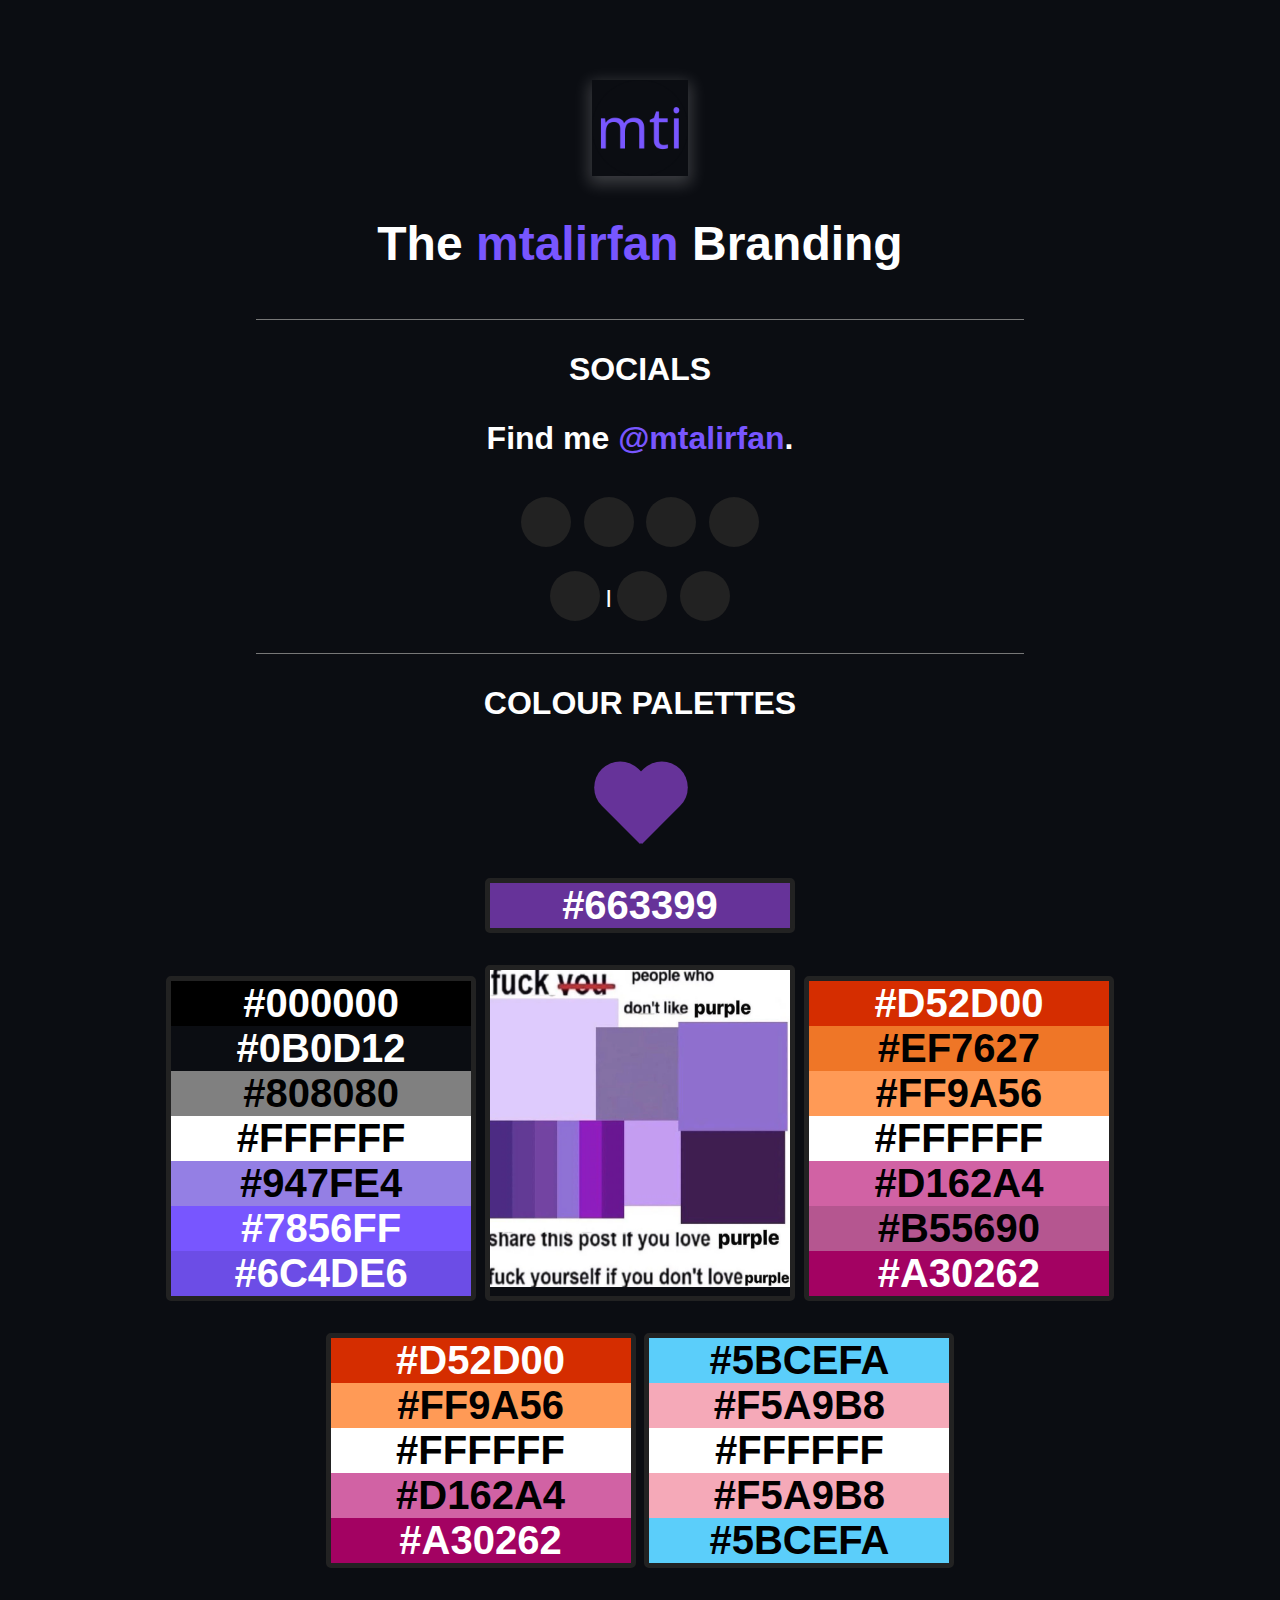
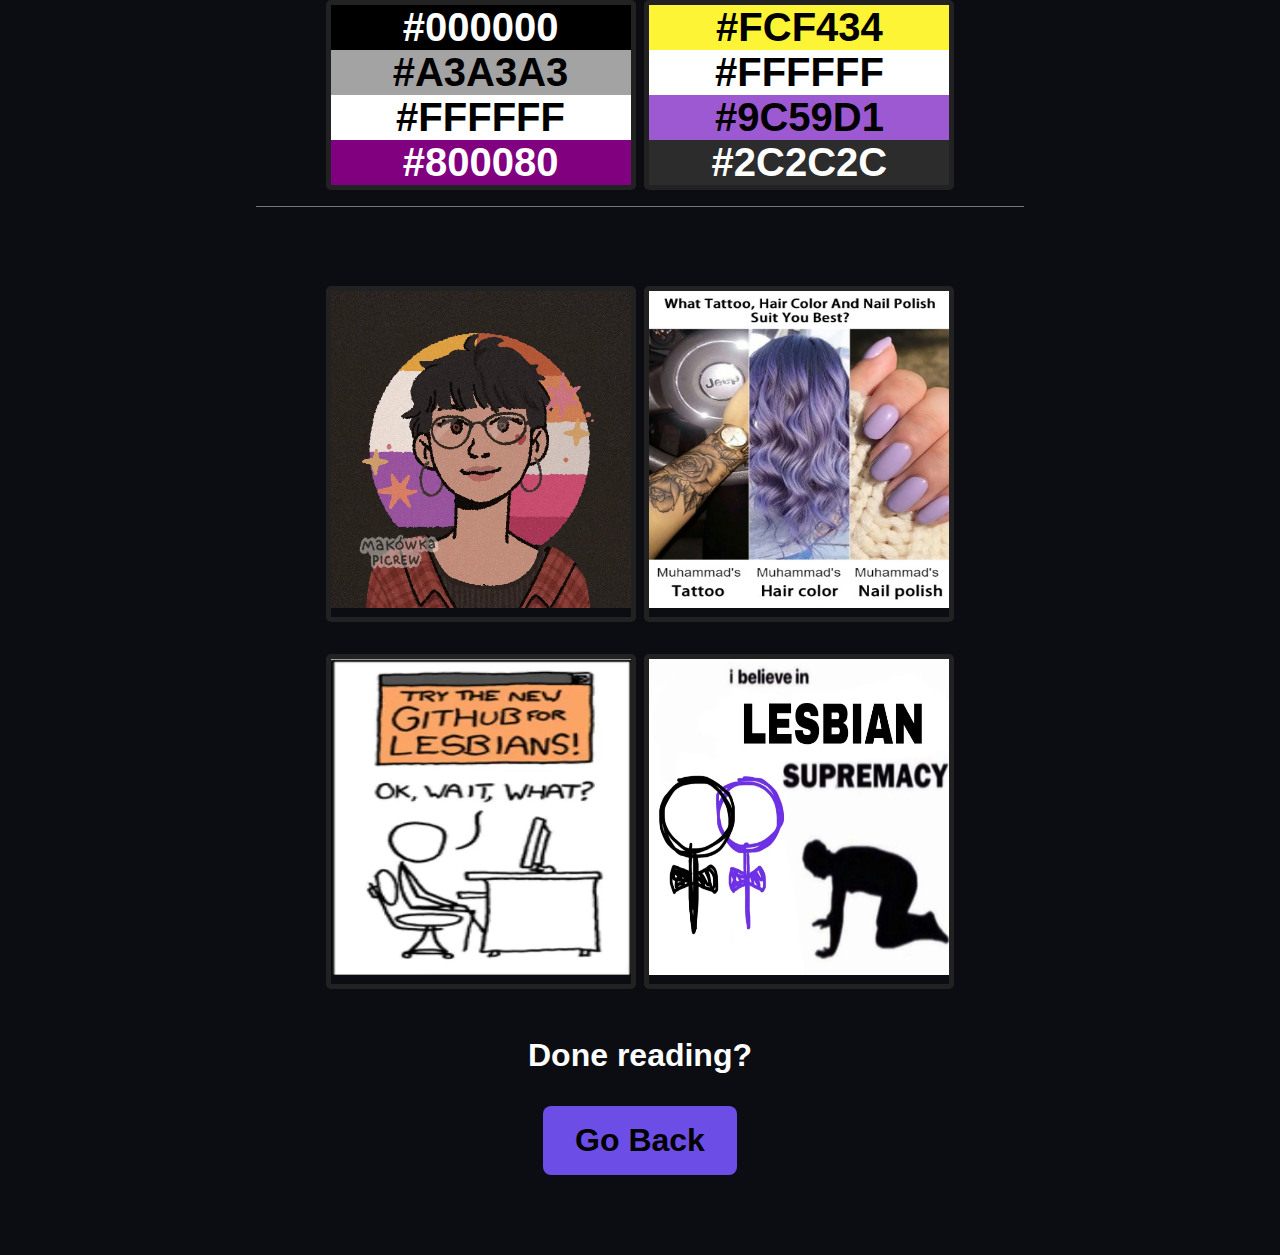
==== commit f4a93900: "Add Rebecca Purple Heart <3" ====
--- a/branding/index.html
+++ b/branding/index.html
@@ -9,7 +9,7 @@
 
     <meta property="og:title" content="mtalirfan Portfolio" />
     <meta property="og:type" content="website" />
-    <meta property="og:url" content="https://www.mtalirfan.engineer" />
+    <meta property="og:url" content="https://www.mtalirfan.me" />
     <meta property="og:description" content="mtalirfan Portfolio Website" />
     <meta property="og:image" content="/icons/android-chrome-512x512.png" />
 
@@ -132,6 +132,13 @@
       </div>
     </div>
     <div class="heading">Colour Palettes</div>
+    <div class="heart"></div>
+    <div class="palette-container">
+      <div class="palette">
+        <div class="palette-colour rebecca-purple">
+          <p>#663399</p>
+        </div>
+      </div>
     <div class="palette-container">
       <div class="palette">
         <div class="palette-colour black1">
--- a/styles/branding.css
+++ b/styles/branding.css
@@ -276,6 +276,7 @@
   --br-sm-2: 0.2rem;
   --box-shadow-1: 0 3px 15px rgba(0, 0, 0, 0.2);
   --box-shadow-2: 0 5px 15px 3px rgba(255, 255, 255, 0.2);
+  --color-rebecca-purple: #663399;
   --color-dark-orange-les: #d52d00;
   --color-orange-les: #ef7627;
   --color-light-orange-les: #ff9a56;
@@ -632,6 +633,39 @@
   margin-bottom: 2rem;
 }
 
+.heart {
+  position: relative;
+  display: inline-block;
+  align-items: center;
+  justify-content: center;
+  width: 100px;
+  height: 90px;
+  margin-top: 10px;
+}
+
+.heart::before,
+.heart::after {
+  content: "";
+  position: absolute;
+  top: 0;
+  width: 52px;
+  height: 80px;
+  border-radius: 50px 50px 0 0;
+  background: var(--color-rebecca-purple);
+}
+
+.heart::before {
+  left: 50px;
+  transform: rotate(-45deg);
+  transform-origin: 0 100%;
+}
+
+.heart::after {
+  left: 0;
+  transform: rotate(45deg);
+  transform-origin: 100% 100%;
+}
+
 /* Palette */
 .palette {
   width: auto;
@@ -648,6 +682,10 @@
   height: 100%;
   text-align: center;
 }
+.palette .rebecca-purple {
+  background-color: var(--color-rebecca-purple);
+  color: var(--color-white);
+}
 .palette .black1 {
   background-color: var(--color-black);
   color: var(--color-white);
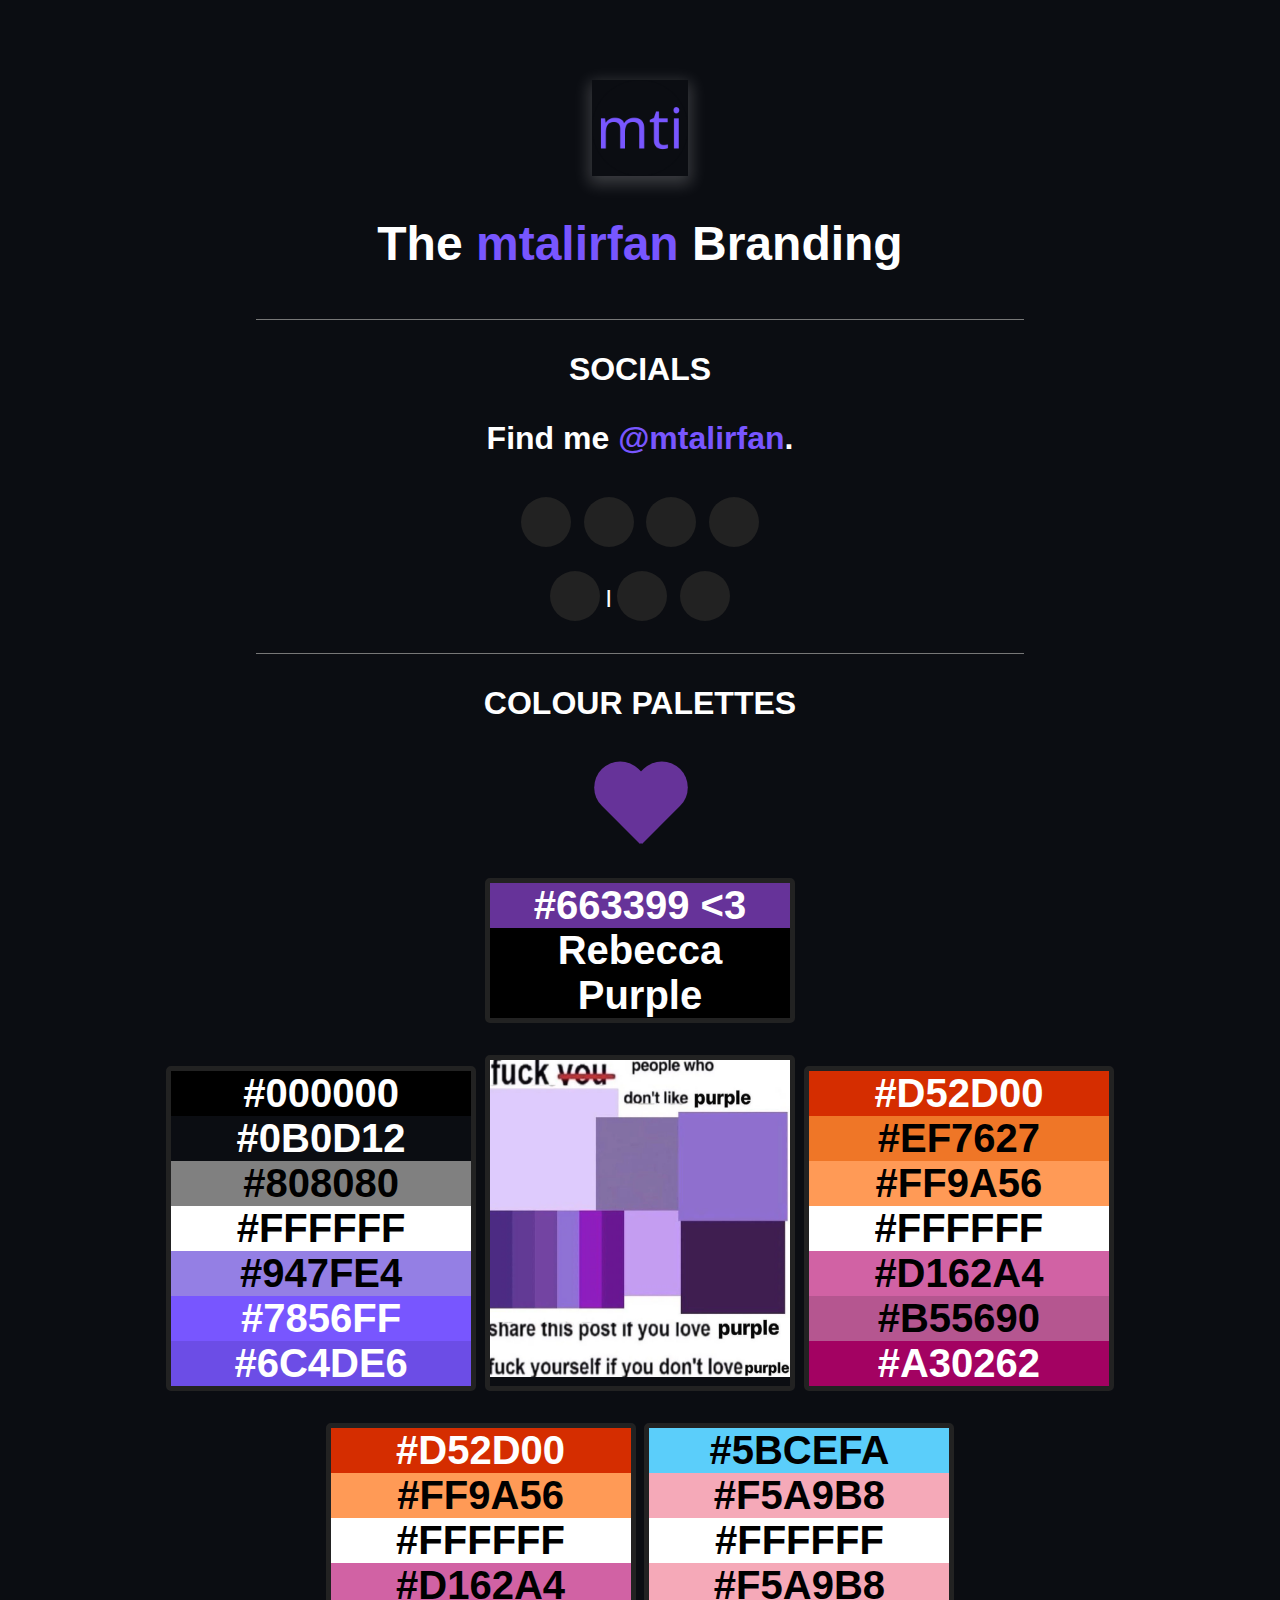
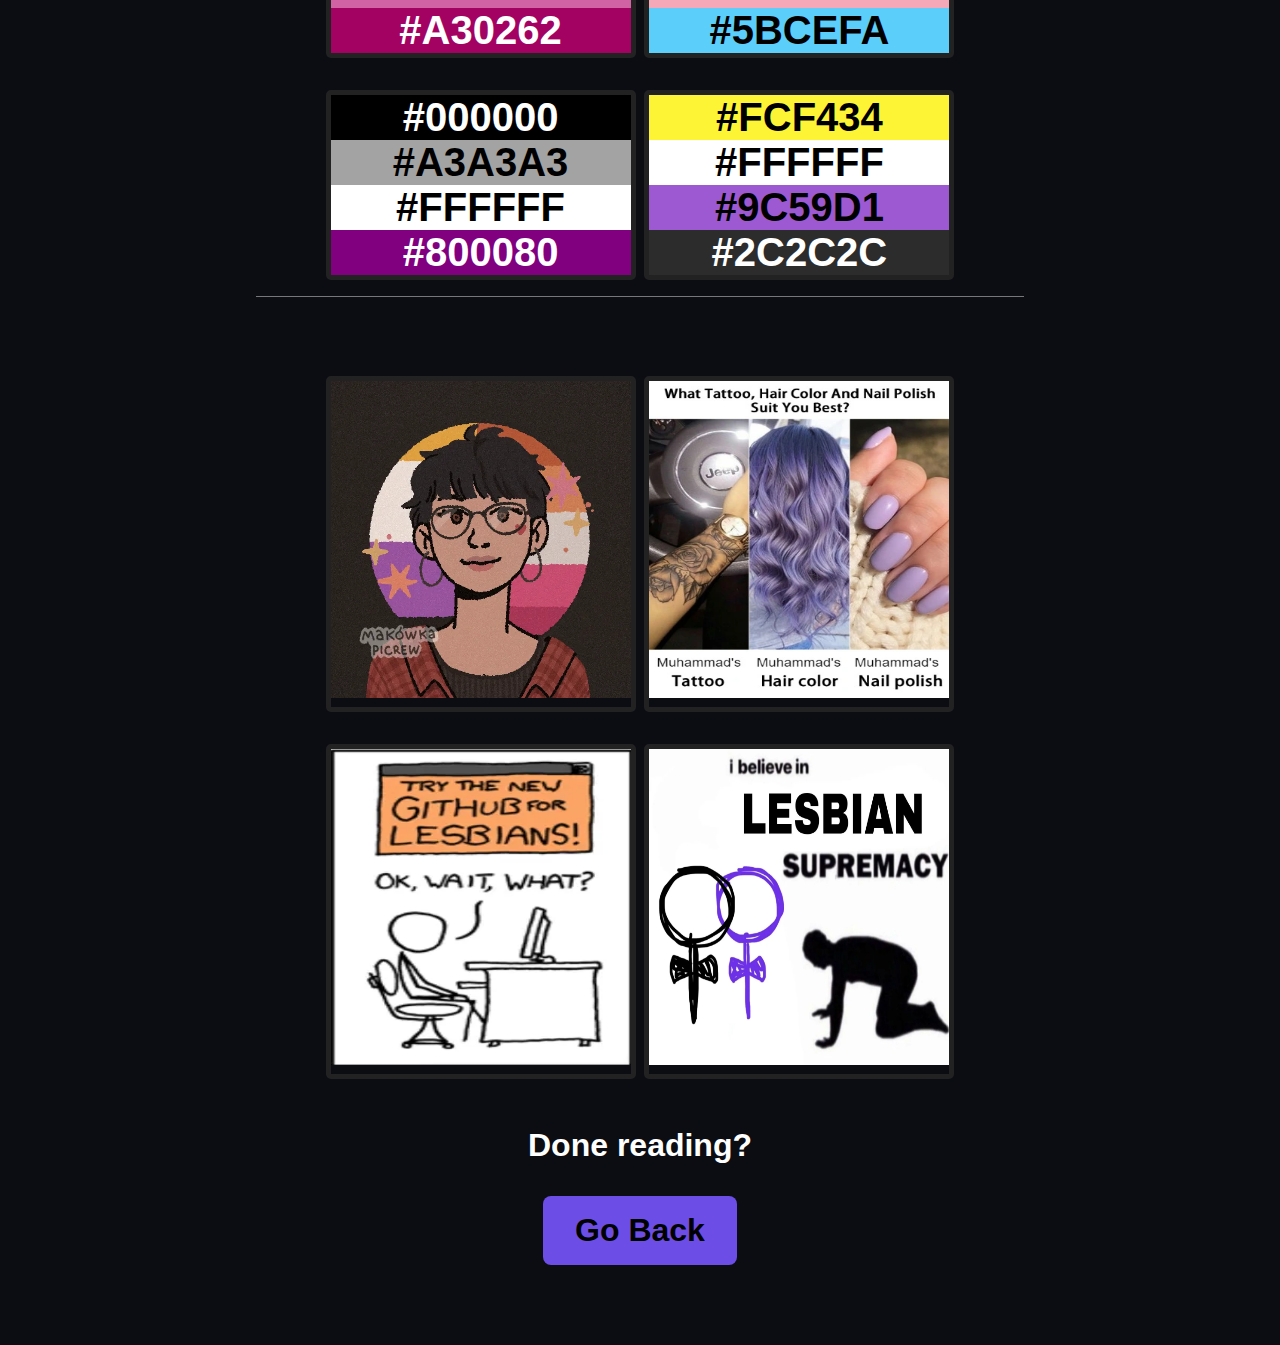
==== commit e7cbbcaa: "Add Rebecca Purple Text" ====
--- a/branding/index.html
+++ b/branding/index.html
@@ -136,7 +136,10 @@
     <div class="palette-container">
       <div class="palette">
         <div class="palette-colour rebecca-purple">
-          <p>#663399</p>
+          <p>#663399 <3</p>
+        </div>
+        <div class="palette-colour black1">
+          <p>Rebecca Purple</p>
         </div>
       </div>
     <div class="palette-container">
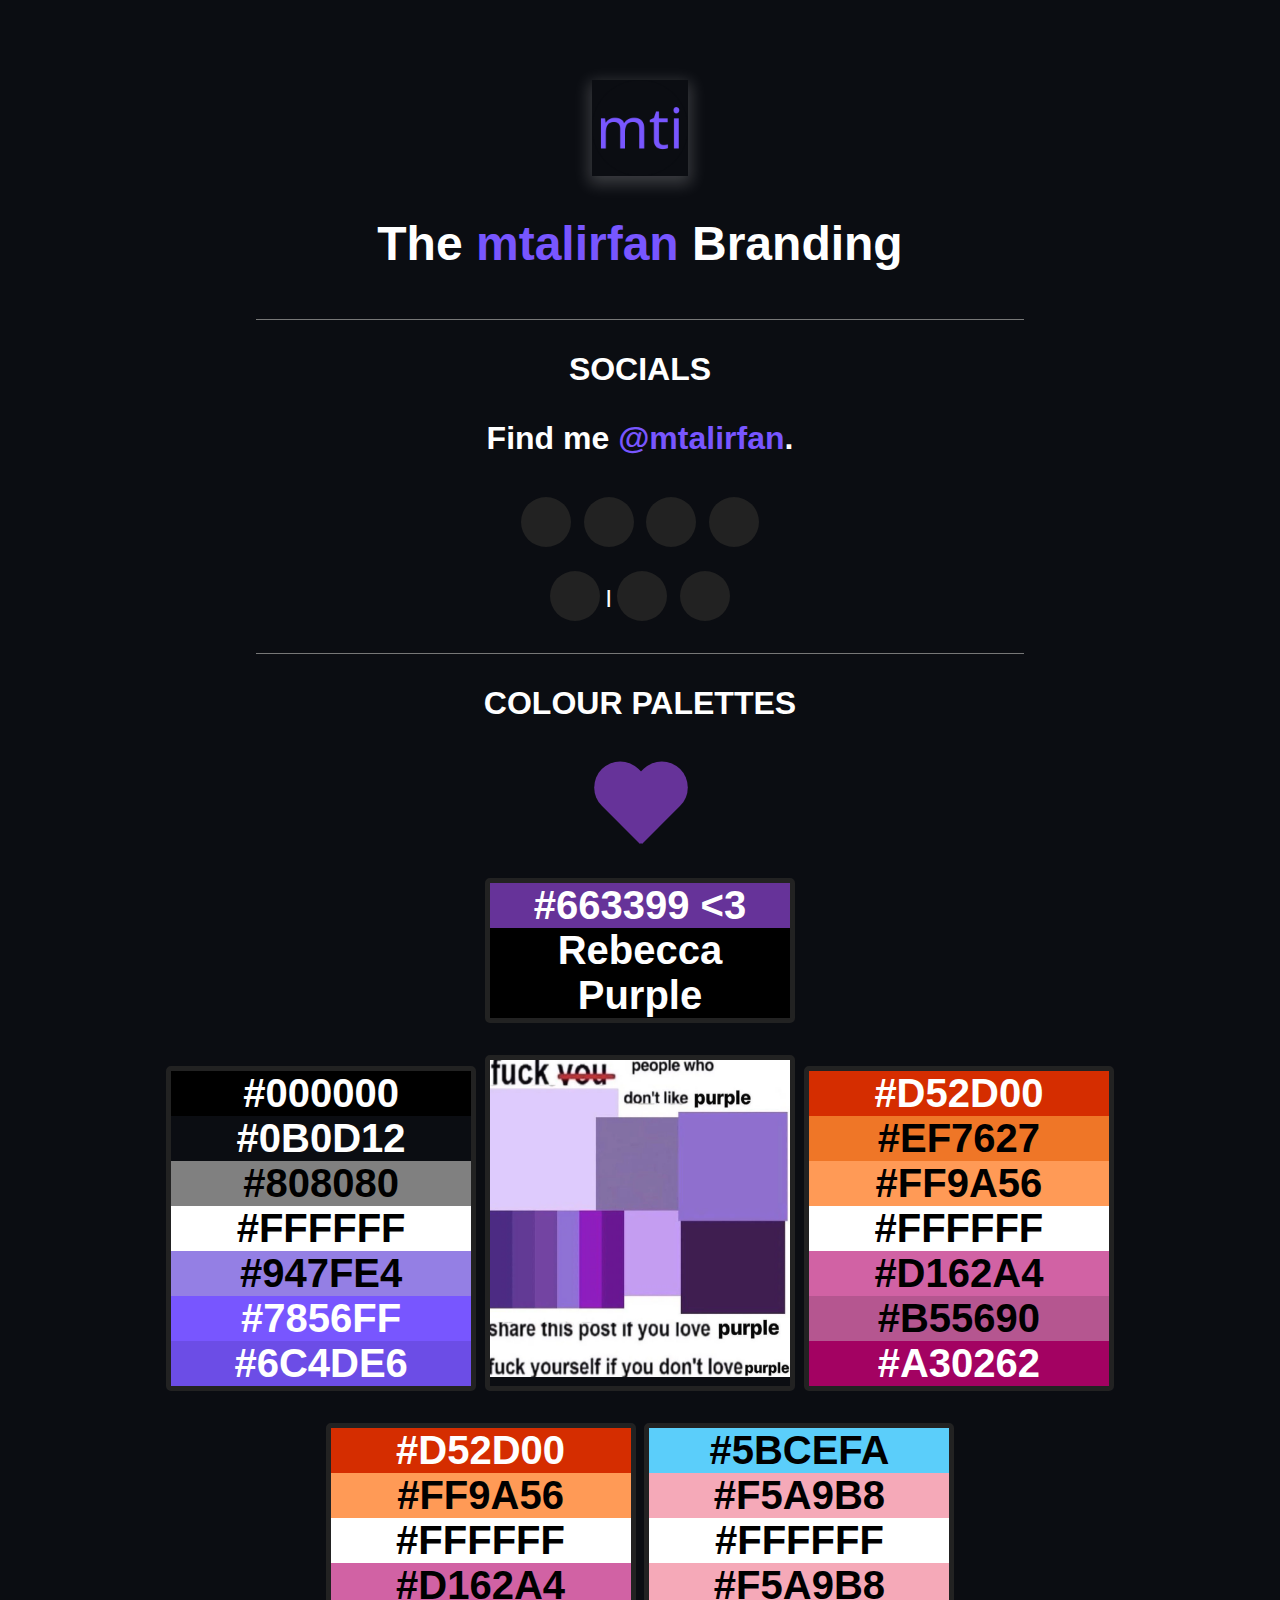
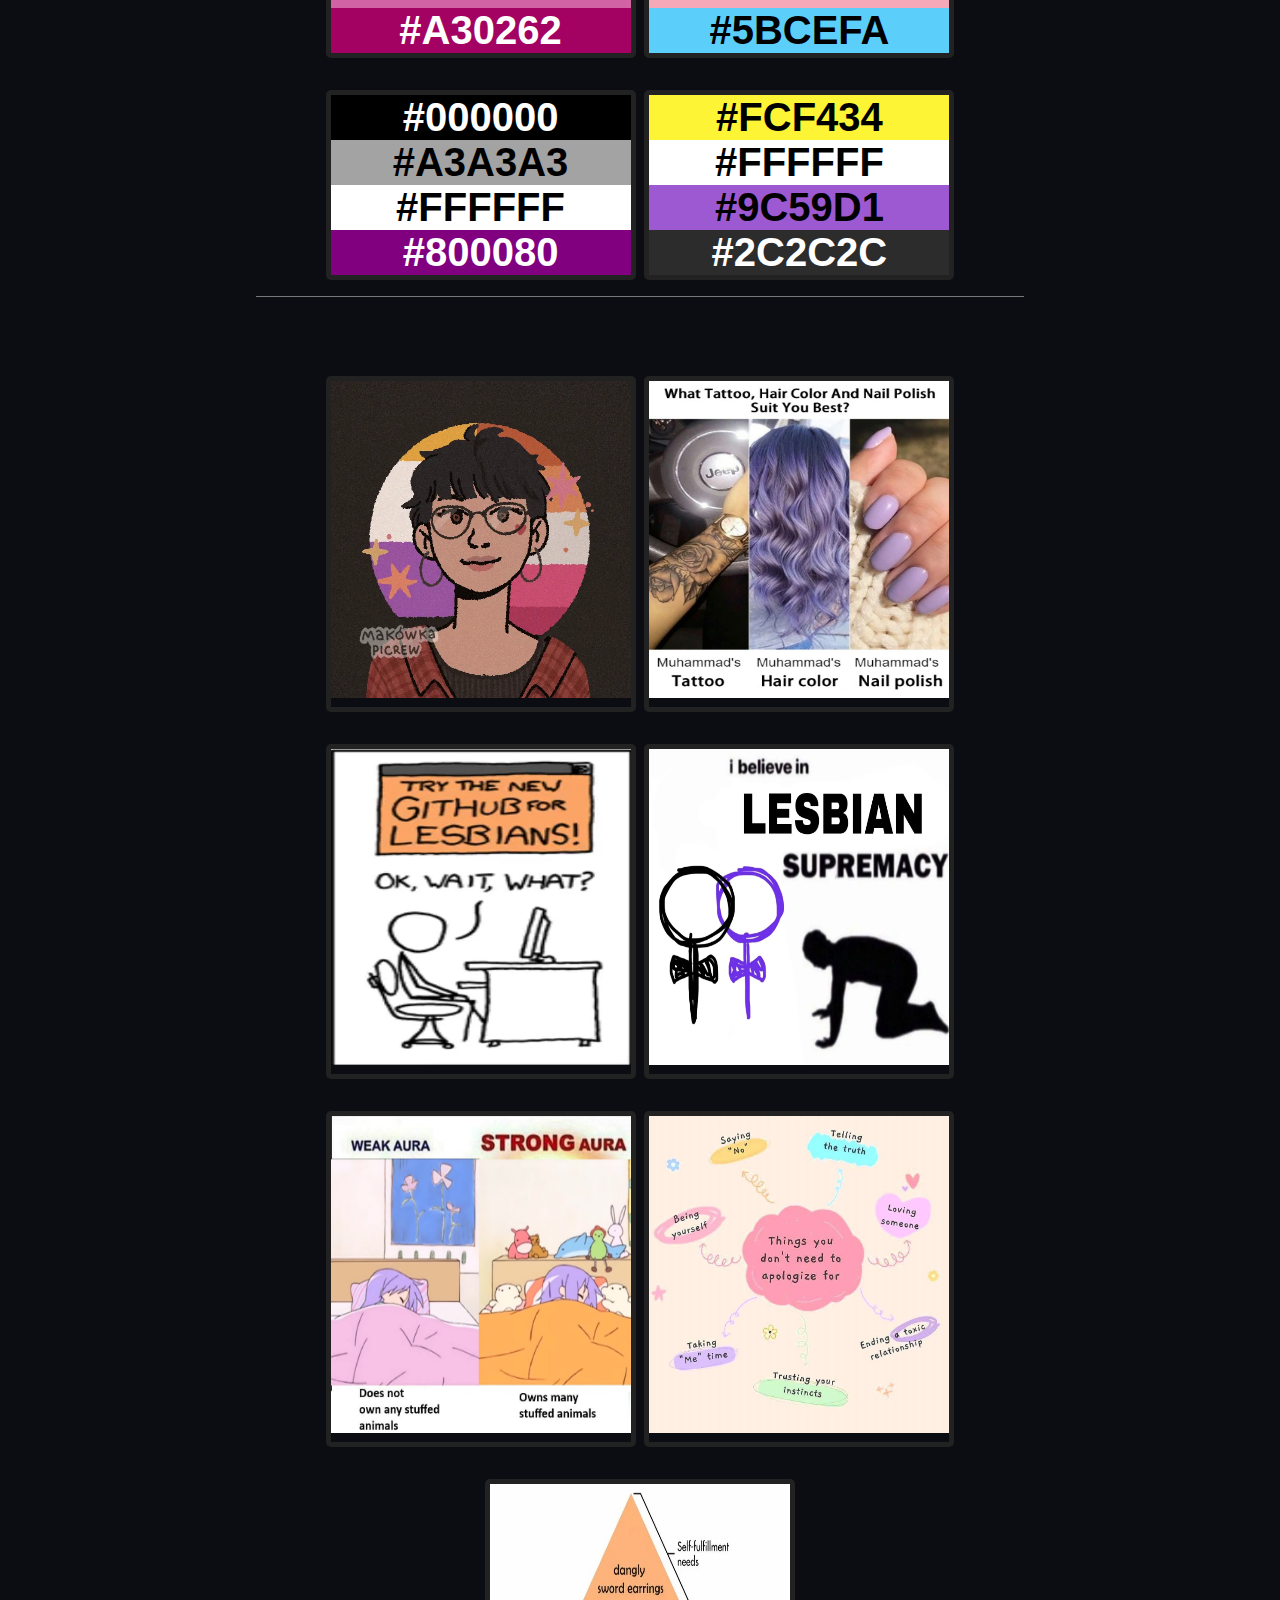
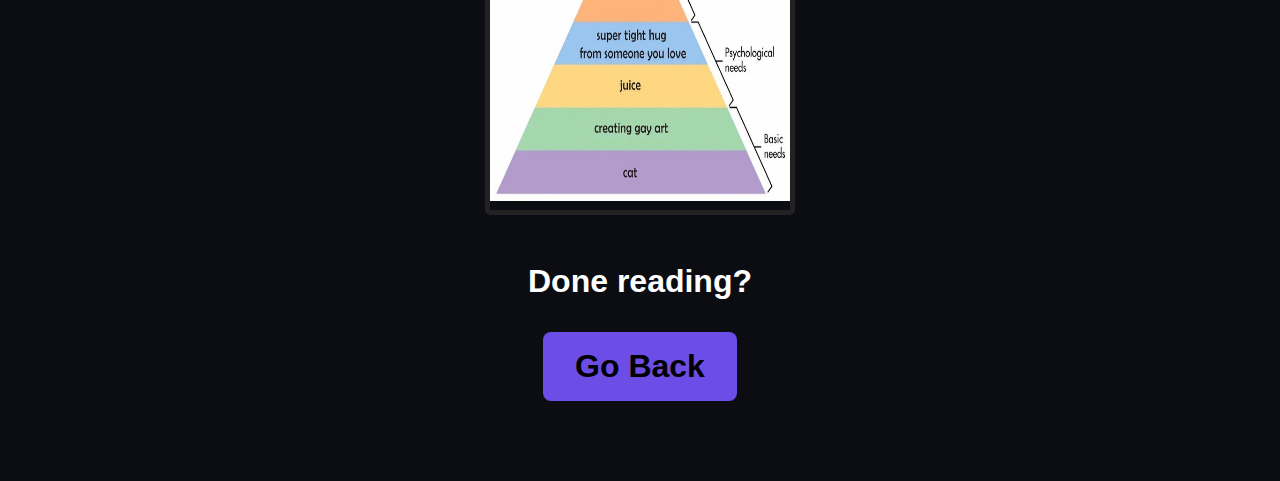
==== commit 5c99cfa6: "Add Images to Brand Wall" ====
--- a/branding/index.html
+++ b/branding/index.html
@@ -307,7 +307,23 @@
           <img src="/images/git4les.webp" />
         </a>
       </div>
-      <div class="palette"><img src="/images/supremacy.webp" /></div>
+      <div class="palette">
+        <img src="/images/supremacy.webp" />
+      </div>
+    </div>
+    <div class="palette-container">
+      <div class="palette">
+        <img src="/images/animals.jpg" />
+      </div>
+      <div class="palette">
+        <img src="/images/apologise.jpg" />
+      </div>
+    </div>
+    <div class="palette-container">
+      <div class="palette pyramid">
+          <img class="pyramid1" src="/images/pyramid.jpeg"/>
+          <img class="pyramid2" src="/images/pyramid2.jpeg"/>
+      </div>
     </div>
 
     <div class="done">Done reading?</div>
--- a/styles/branding.css
+++ b/styles/branding.css
@@ -276,7 +276,7 @@
   --br-sm-2: 0.2rem;
   --box-shadow-1: 0 3px 15px rgba(0, 0, 0, 0.2);
   --box-shadow-2: 0 5px 15px 3px rgba(255, 255, 255, 0.2);
-  --color-rebecca-purple: #663399;
+  --color-rebecca-purple: rebeccapurple;
   --color-dark-orange-les: #d52d00;
   --color-orange-les: #ef7627;
   --color-light-orange-les: #ff9a56;
@@ -529,6 +529,39 @@
   visibility: visible;
 }
 
+.heart {
+  position: relative;
+  display: inline-block;
+  align-items: center;
+  justify-content: center;
+  width: 100px;
+  height: 90px;
+  margin-top: 10px;
+}
+
+.heart::before,
+.heart::after {
+  content: "";
+  position: absolute;
+  top: 0;
+  width: 52px;
+  height: 80px;
+  border-radius: 50px 50px 0 0;
+  background: var(--color-rebecca-purple);
+}
+
+.heart::before {
+  left: 50px;
+  transform: rotate(-45deg);
+  transform-origin: 0 100%;
+}
+
+.heart::after {
+  left: 0;
+  transform: rotate(45deg);
+  transform-origin: 100% 100%;
+}
+
 ::-webkit-scrollbar {
   width: 10px;
 }
@@ -783,6 +816,18 @@
   filter: hue-rotate(90deg);
 }
 
+.pyramid2 {
+  display: none;
+}
+
+.pyramid:hover img.pyramid1 {
+  display: none;
+}
+
+.pyramid:hover img.pyramid2 {
+  display: block;
+}
+
 .done {
   margin: 2rem;
 }
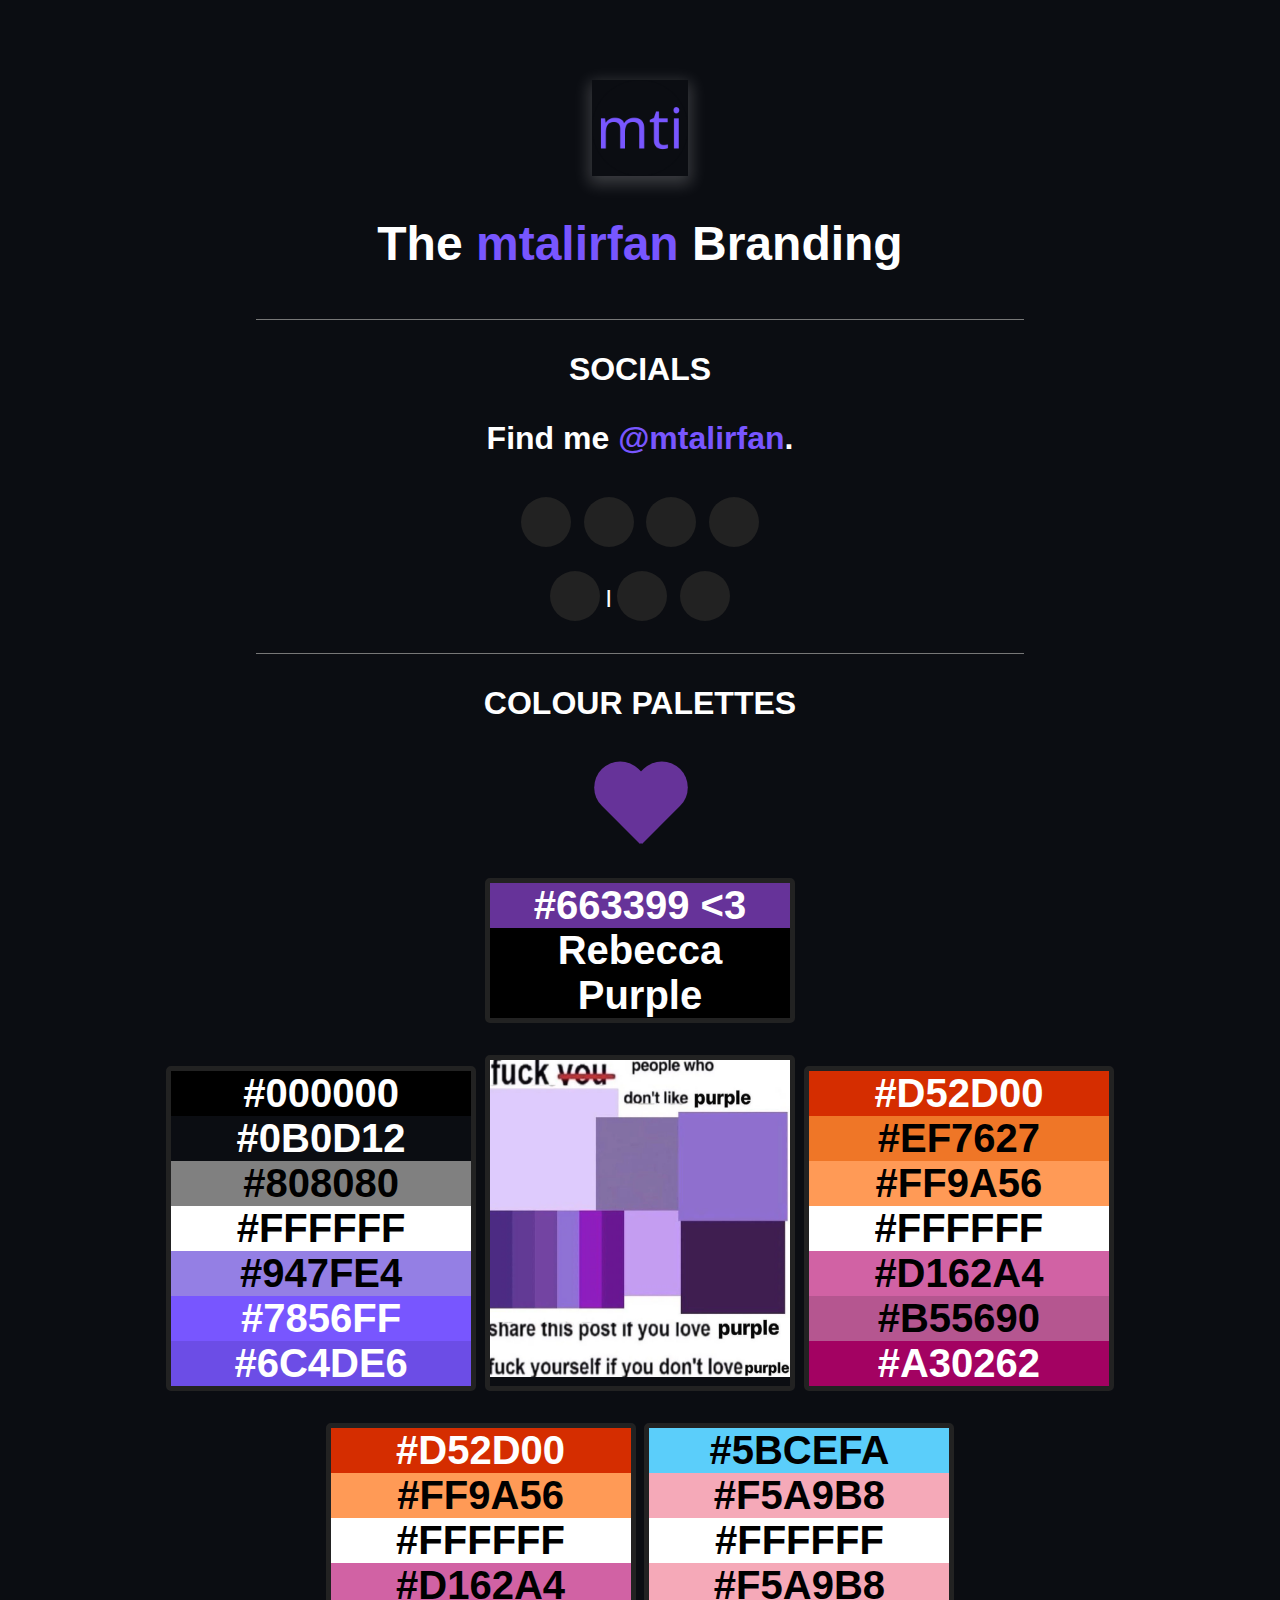
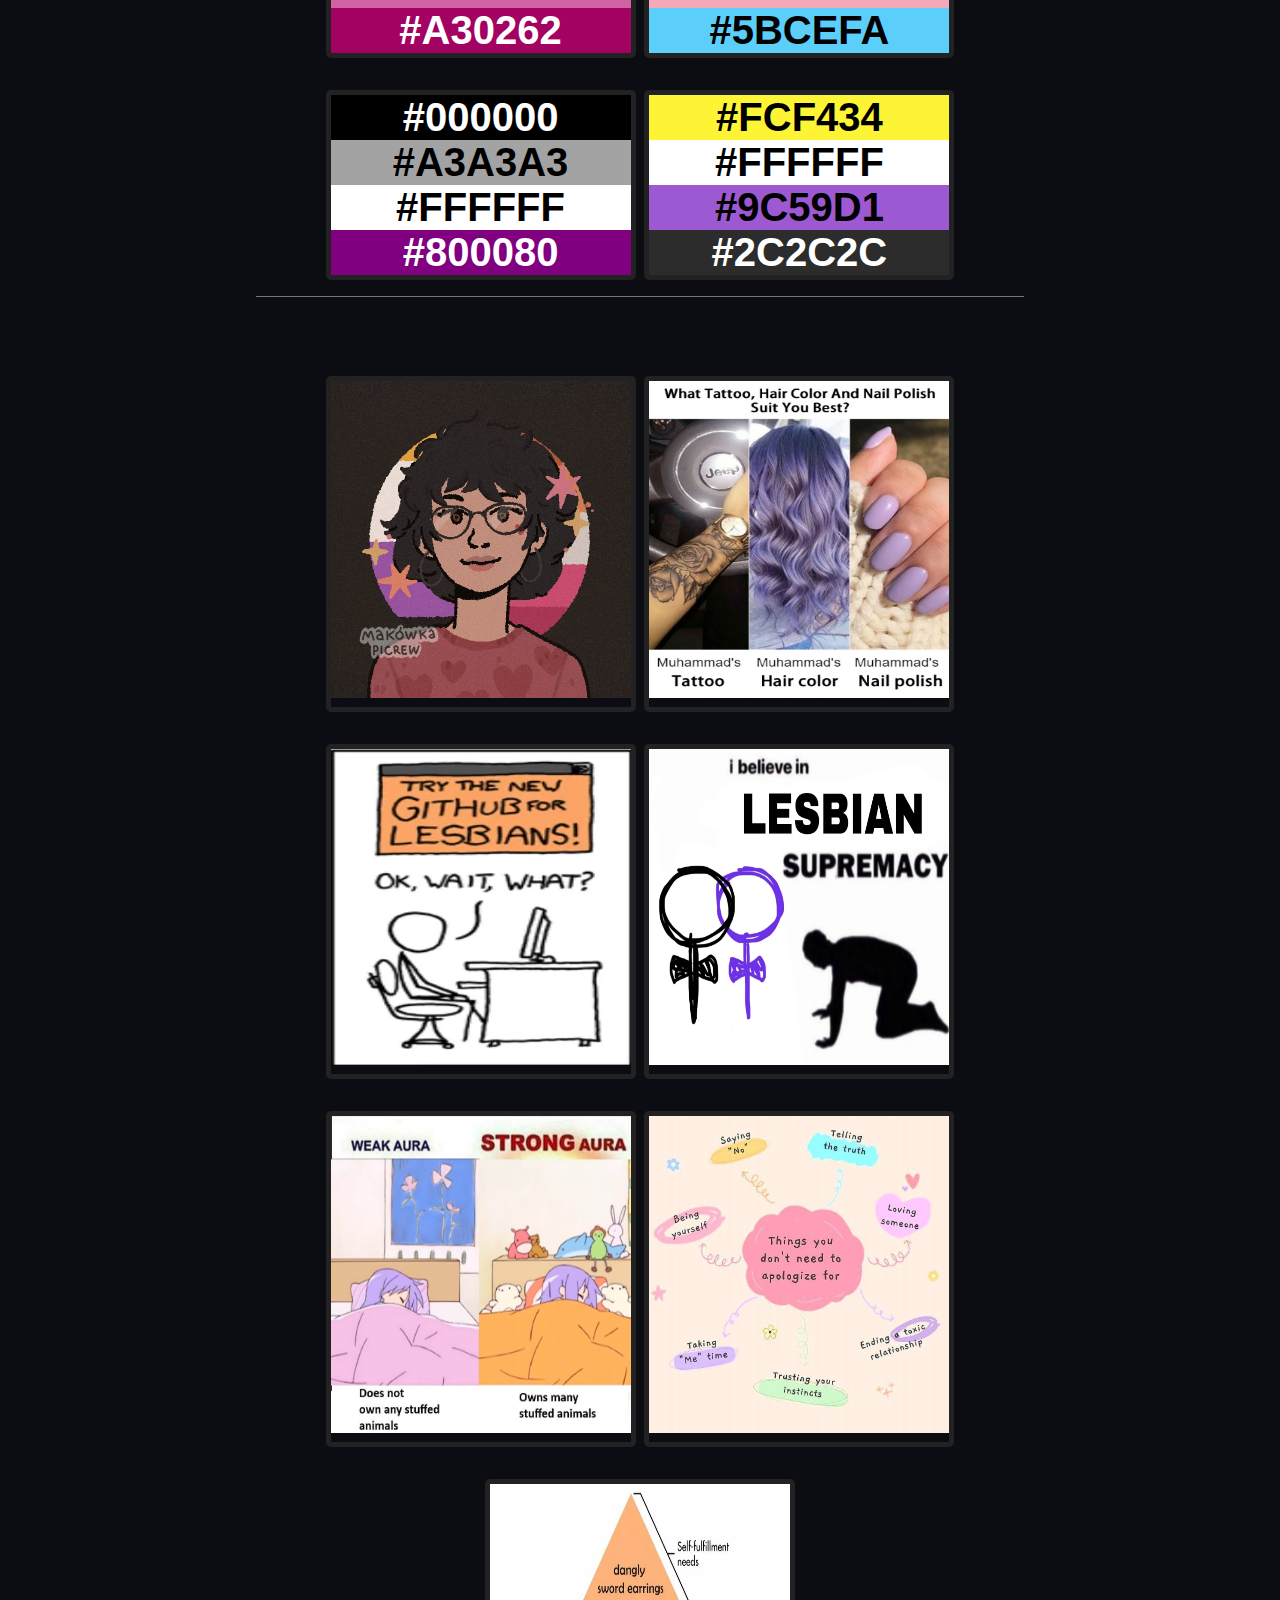
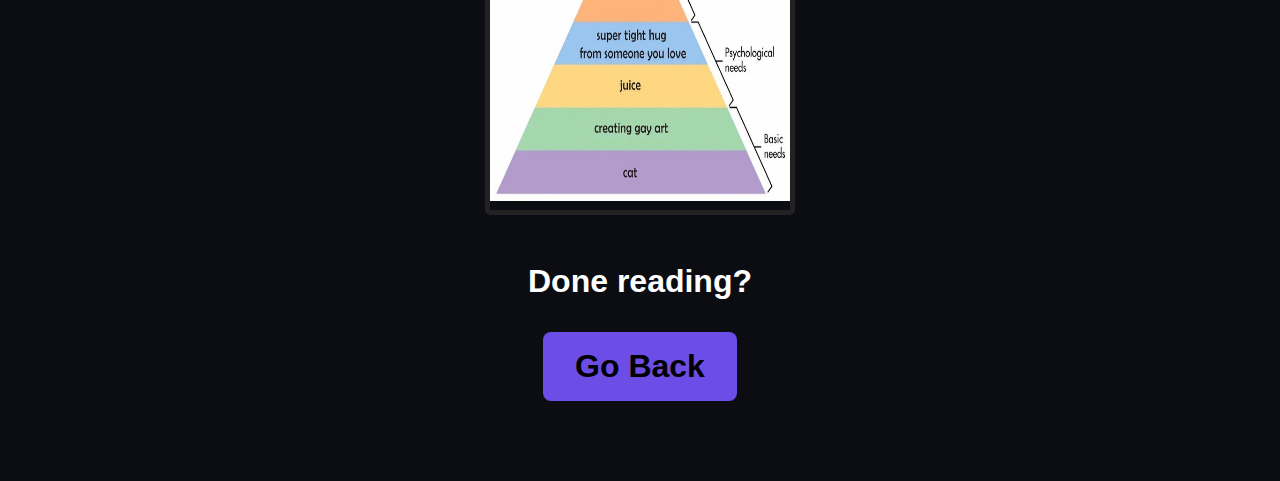
==== commit 765d87df: "Update picrew" ====
--- a/branding/index.html
+++ b/branding/index.html
@@ -288,11 +288,11 @@
     <div class="palette-container">
       <div class="palette">
         <a
-          href="https://picrew.me/share?cd=pShIuL2gGj"
+          href="https://picrew.me/en/image_maker/644129"
           target="_blank"
           aria-label="picrew"
         >
-          <img src="/images/picrew.webp" />
+          <img src="/images/picrew.png" />
         </a>
       </div>
       <div class="palette"><img src="/images/suit.webp" /></div>
